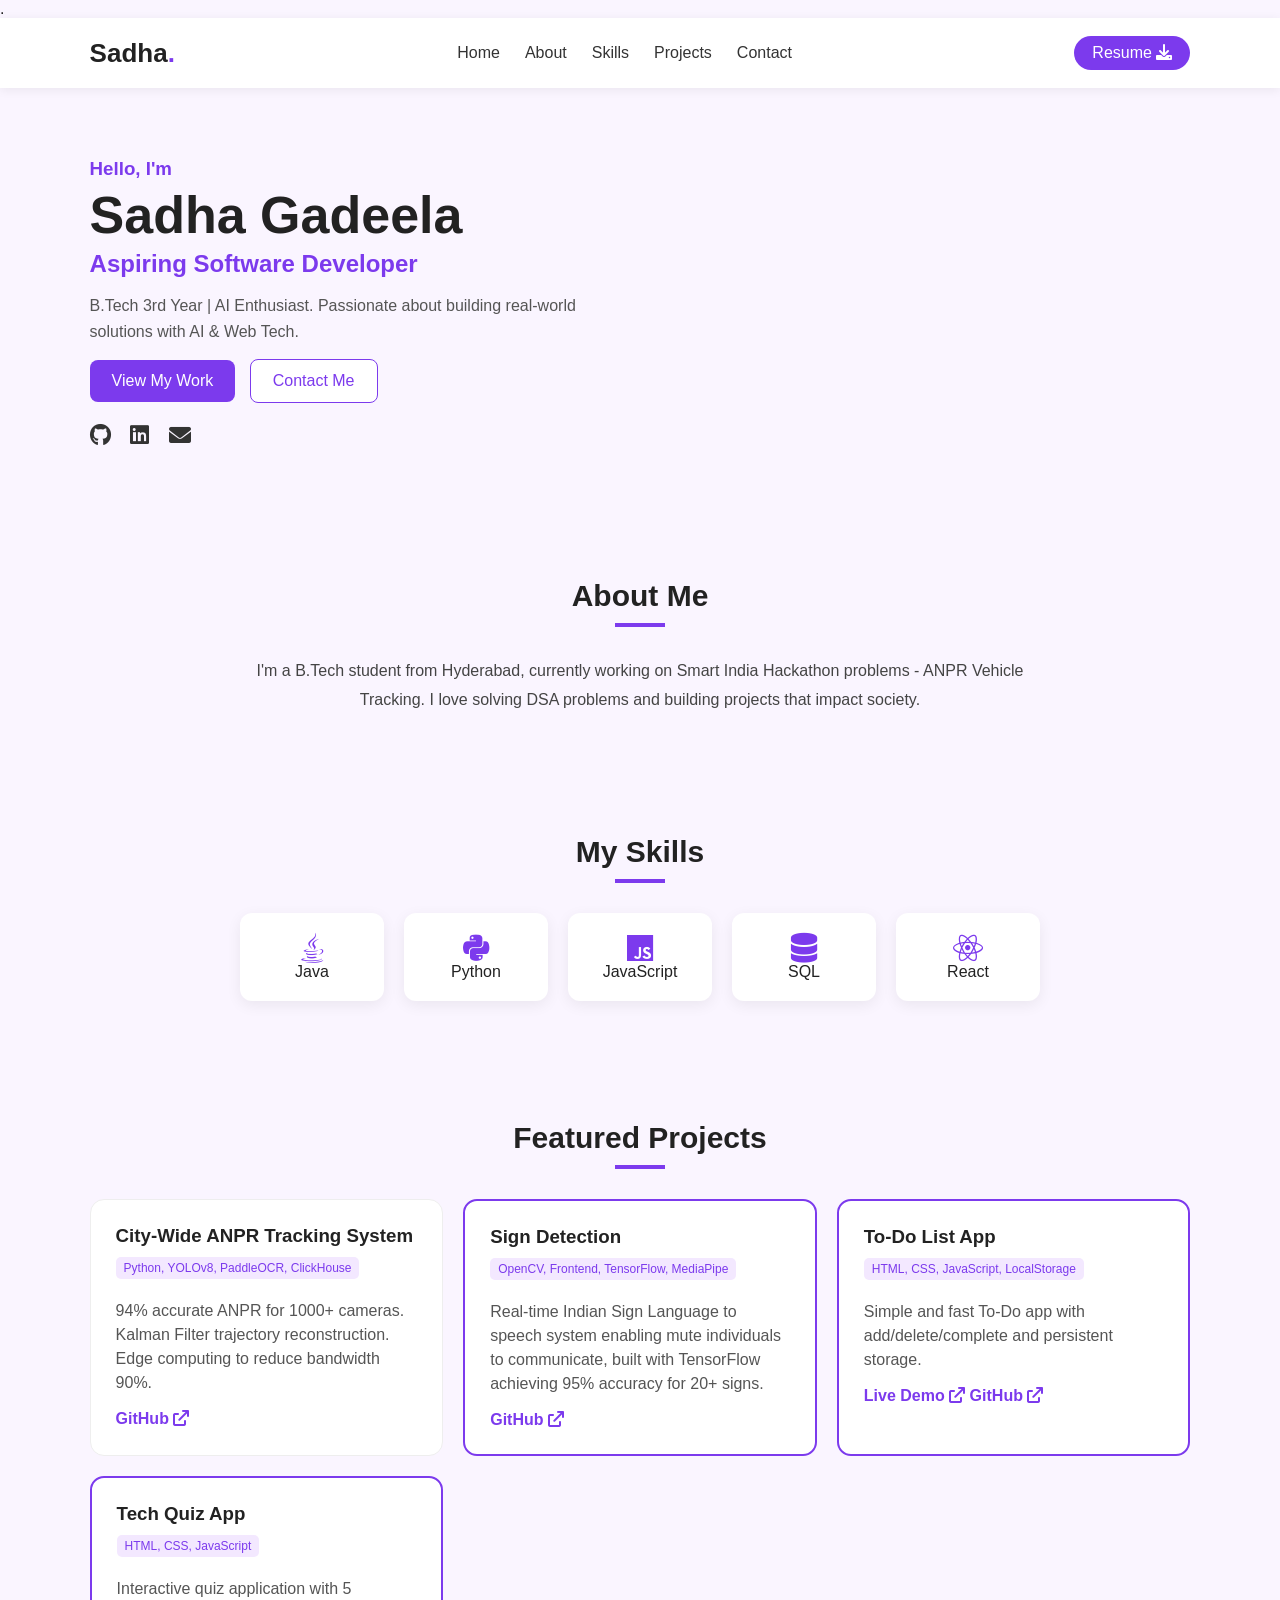
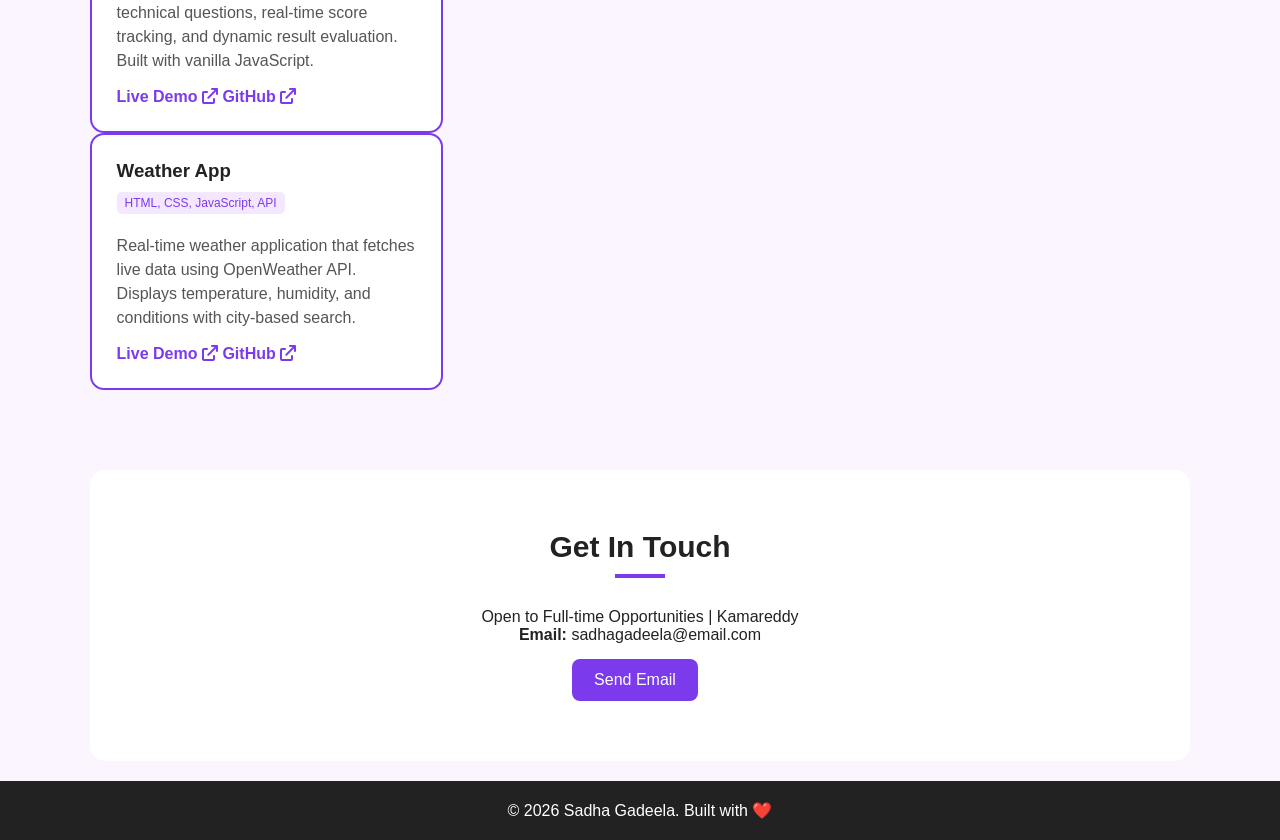
==== index.html @ 705fb13d "Update index.html" ====
<!DOCTYPE html>
<html lang="en">
<head>
    <meta charset="UTF-8">
    <meta name="viewport" content="width=device-width, initial-scale=1.0">
    <title>Sadha | Portfolio</title>
    <link rel="stylesheet" href="style.css">
    <link rel="stylesheet" href="https://cdnjs.cloudflare.com/ajax/libs/font-awesome/6.0.0/css/all.min.css">
.</head>
<body>
    <!-- NAVBAR -->
    <nav>
        <h2 class="logo">Sadha<span>.</span></h2>
        <ul>
            <li><a href="#home">Home</a></li>
            <li><a href="#about">About</a></li>
            <li><a href="#skills">Skills</a></li>
            <li><a href="#projects">Projects</a></li>
            <li><a href="#contact">Contact</a></li>
        </ul>
        <a href="#" class="resume-btn">Resume <i class="fa-solid fa-download"></i></a>
    </nav>

    <!-- HERO like Sadha -->
    <section id="home" class="hero">
        <div class="hero-left">
            <h3>Hello, I'm</h3>
            <h1>Sadha Gadeela</h1>
            <h2>Aspiring Software Developer</h2>
            <p>B.Tech 3rd Year | AI Enthusiast. Passionate about building real-world solutions with AI & Web Tech.</p>
            <div class="hero-btns">
                <a href="#projects" class="btn">View My Work</a>
                <a href="#contact" class="btn outline">Contact Me</a>
            </div>
            <div class="social">
                <a href="https://github.com/sadhagadeela"><i class="fab fa-github"></i></a>
                <a href="https://linkedin.com/sadhagadeela"><i class="fab fa-linkedin"></i></a>
                <a href="mailto:sadhagadeela@email.com"><i class="fa-solid fa-envelope"></i></a>
            </div>
        </div>
    </section>

    <!-- ABOUT -->
    <section id="about" class="section">
        <h2 class="sec-title">About Me</h2>
        <p class="about-text">I'm a B.Tech student from Hyderabad, currently working on Smart India Hackathon problems - ANPR Vehicle Tracking. I love solving DSA problems and building projects that impact society.</p>
    </section>

    <!-- SKILLS -->
    <section id="skills" class="section">
        <h2 class="sec-title">My Skills</h2>
        <div class="skills-grid">
            <div class="skill"><i class="fab fa-java"></i><p>Java</p></div>
            <div class="skill"><i class="fab fa-python"></i><p>Python</p></div>
            <div class="skill"><i class="fab fa-js"></i><p>JavaScript</p></div>
            <div class="skill"><i class="fa-solid fa-database"></i><p>SQL</p></div>
            <div class="skill"><i class="fab fa-react"></i><p>React</p></div>
        </div>
    </section>

    <!-- PROJECTS -->
    <section id="projects" class="section">
        <h2 class="sec-title">Featured Projects</h2>
        <div class="project-grid">
            <div class="p-card">
                <h3>City-Wide ANPR Tracking System</h3>
                <span>Python, YOLOv8, PaddleOCR, ClickHouse</span>
                <p>94% accurate ANPR for 1000+ cameras. Kalman Filter trajectory reconstruction. Edge computing to reduce bandwidth 90%.</p>
                <a href="#">GitHub <i class="fa-solid fa-arrow-up-right-from-square"></i></a>
            </div>
            <div class="p-card highlight">
                <h3>Sign Detection</h3>
                <span>OpenCV, Frontend, TensorFlow, MediaPipe </span>
                <p>Real-time Indian Sign Language to speech system enabling mute individuals to communicate, built with TensorFlow achieving 95% accuracy for 20+ signs.</p>
                <a href="#">GitHub <i class="fa-solid fa-arrow-up-right-from-square"></i></a>
            </div>
                <div class="p-card highlight">
        <h3>To-Do List App</h3>
        <span>HTML, CSS, JavaScript, LocalStorage</span>
        <p>Simple and fast To-Do app with add/delete/complete and persistent storage.</p>
        <a href="./todo/" target="_blank">Live Demo <i class="fa-solid fa-arrow-up-right-from-square"></i></a>
        <a href="https://github.com/sadhagadeela/myportfolio/tree/main/todo" target="_blank">GitHub <i class="fa-solid fa-arrow-up-right-from-square"></i></a>
    </div>
            <div class="project-card">
<div class="p-card highlight">
<h3>Tech Quiz App</h3>
<span>HTML, CSS, JavaScript</span>
<p>Interactive quiz application with 5 technical questions, real-time score tracking, and dynamic result evaluation. Built with vanilla JavaScript.</p>
<a href="./quiz/" target="_blank">Live Demo <i class="fa-solid fa-arrow-up-right-from-square"></i></a>
<a href="https://github.com/sadhagadeela/myportfolio/tree/main/quiz" target="_blank">GitHub <i class="fa-solid fa-arrow-up-right-from-square"></i></a>
</div>
                <div class="p-card highlight">
<h3>Weather App</h3>
<span>HTML, CSS, JavaScript, API</span>
<p>Real-time weather application that fetches live data using OpenWeather API. Displays temperature, humidity, and conditions with city-based search.</p>
<a href="./weather/" target="_blank">Live Demo <i class="fa-solid fa-arrow-up-right-from-square"></i></a>
<a href="https://github.com/sadhagadeela/myportfolio/tree/main/weather" target="_blank">GitHub <i class="fa-solid fa-arrow-up-right-from-square"></i></a>
</div>
    </section>

    <!-- CONTACT -->
    <section id="contact" class="section contact">
        <h2 class="sec-title">Get In Touch</h2>
        <p>Open to Full-time Opportunities | Kamareddy</p>
        <p><b>Email:</b> sadhagadeela@email.com</p>
        <a href="mailto:sadhagadeela@email.com" class="btn">Send Email</a>
    </section>

    <footer>© 2026 Sadha Gadeela. Built with ❤️</footer>
</body>
</html>
---- style.css ----
*{margin:0;padding:0;box-sizing:border-box;font-family:'Segoe UI',sans-serif;scroll-behavior:smooth}
body{background:#faf5ff;color:#222}
nav{display:flex;justify-content:space-between;align-items:center;padding:18px 7%;background:white;position:sticky;top:0;box-shadow:0 2px 10px #0001;z-index:10}
.logo{font-size:26px}.logo span{color:#7c3aed}
nav ul{display:flex;list-style:none;gap:25px}
nav ul a{text-decoration:none;color:#333;font-weight:500}
.resume-btn{background:#7c3aed;color:white;padding:8px 18px;border-radius:20px;text-decoration:none}
.hero{display:flex;justify-content:space-between;align-items:center;padding:70px 7%;flex-wrap:wrap}
.hero-left{flex:1;min-width:300px}.hero-left h3{color:#7c3aed}.hero-left h1{font-size:52px;margin:5px 0}.hero-left h2{color:#7c3aed;margin-bottom:15px}
.hero-left p{color:#555;line-height:1.6;max-width:500px}
.btn{background:#7c3aed;color:white;padding:12px 22px;border-radius:8px;text-decoration:none;display:inline-block;margin:15px 10px 0 0}
.btn.outline{background:white;color:#7c3aed;border:1px solid #7c3aed}
.social{margin-top:20px}.social a{font-size:22px;margin-right:15px;color:#333}
.hero-right{flex:1;display:flex;justify-content:center}
.img-box{width:320px;height:320px;border-radius:30% 70% 70% 30% / 30% 30% 70% 70%;background:#e9d5ff;overflow:hidden;border:4px solid #7c3aed}
.img-box img{width:100%;height:100%;object-fit:cover}
.section{padding:60px 7%}.sec-title{font-size:30px;text-align:center;margin-bottom:30px;color:#222}
.sec-title::after{content:'';display:block;width:50px;height:4px;background:#7c3aed;margin:10px auto}
.about-text{text-align:center;max-width:800px;margin:auto;line-height:1.8;color:#444}
.skills-grid{display:grid;grid-template-columns:repeat(auto-fit,minmax(120px,1fr));gap:20px;max-width:800px;margin:auto}
.skill{background:white;padding:20px;border-radius:12px;text-align:center;box-shadow:0 4px 15px #0001}
.skill i{font-size:30px;color:#7c3aed}
.project-grid{display:grid;grid-template-columns:repeat(auto-fit,minmax(300px,1fr));gap:20px}
.p-card{background:white;padding:25px;border-radius:14px;border:1px solid #eee;transition:0.3s}
.p-card:hover{transform:translateY(-5px);box-shadow:0 10px 20px #0001}
.p-card.highlight{border:2px solid #7c3aed}
.p-card span{font-size:12px;background:#f3e8ff;color:#7c3aed;padding:4px 8px;border-radius:5px;display:inline-block;margin:10px 0}
.p-card p{color:#555;margin:10px 0 15px;line-height:1.5}
.p-card a{color:#7c3aed;text-decoration:none;font-weight:600}
.contact{text-align:center;background:white;margin:20px 7%;border-radius:15px}
footer{text-align:center;padding:20px;background:#222;color:white}
@media(max-width:768px){.hero{flex-direction:column-reverse;text-align:center}.hero-left p{margin:auto}nav ul{display:none}}
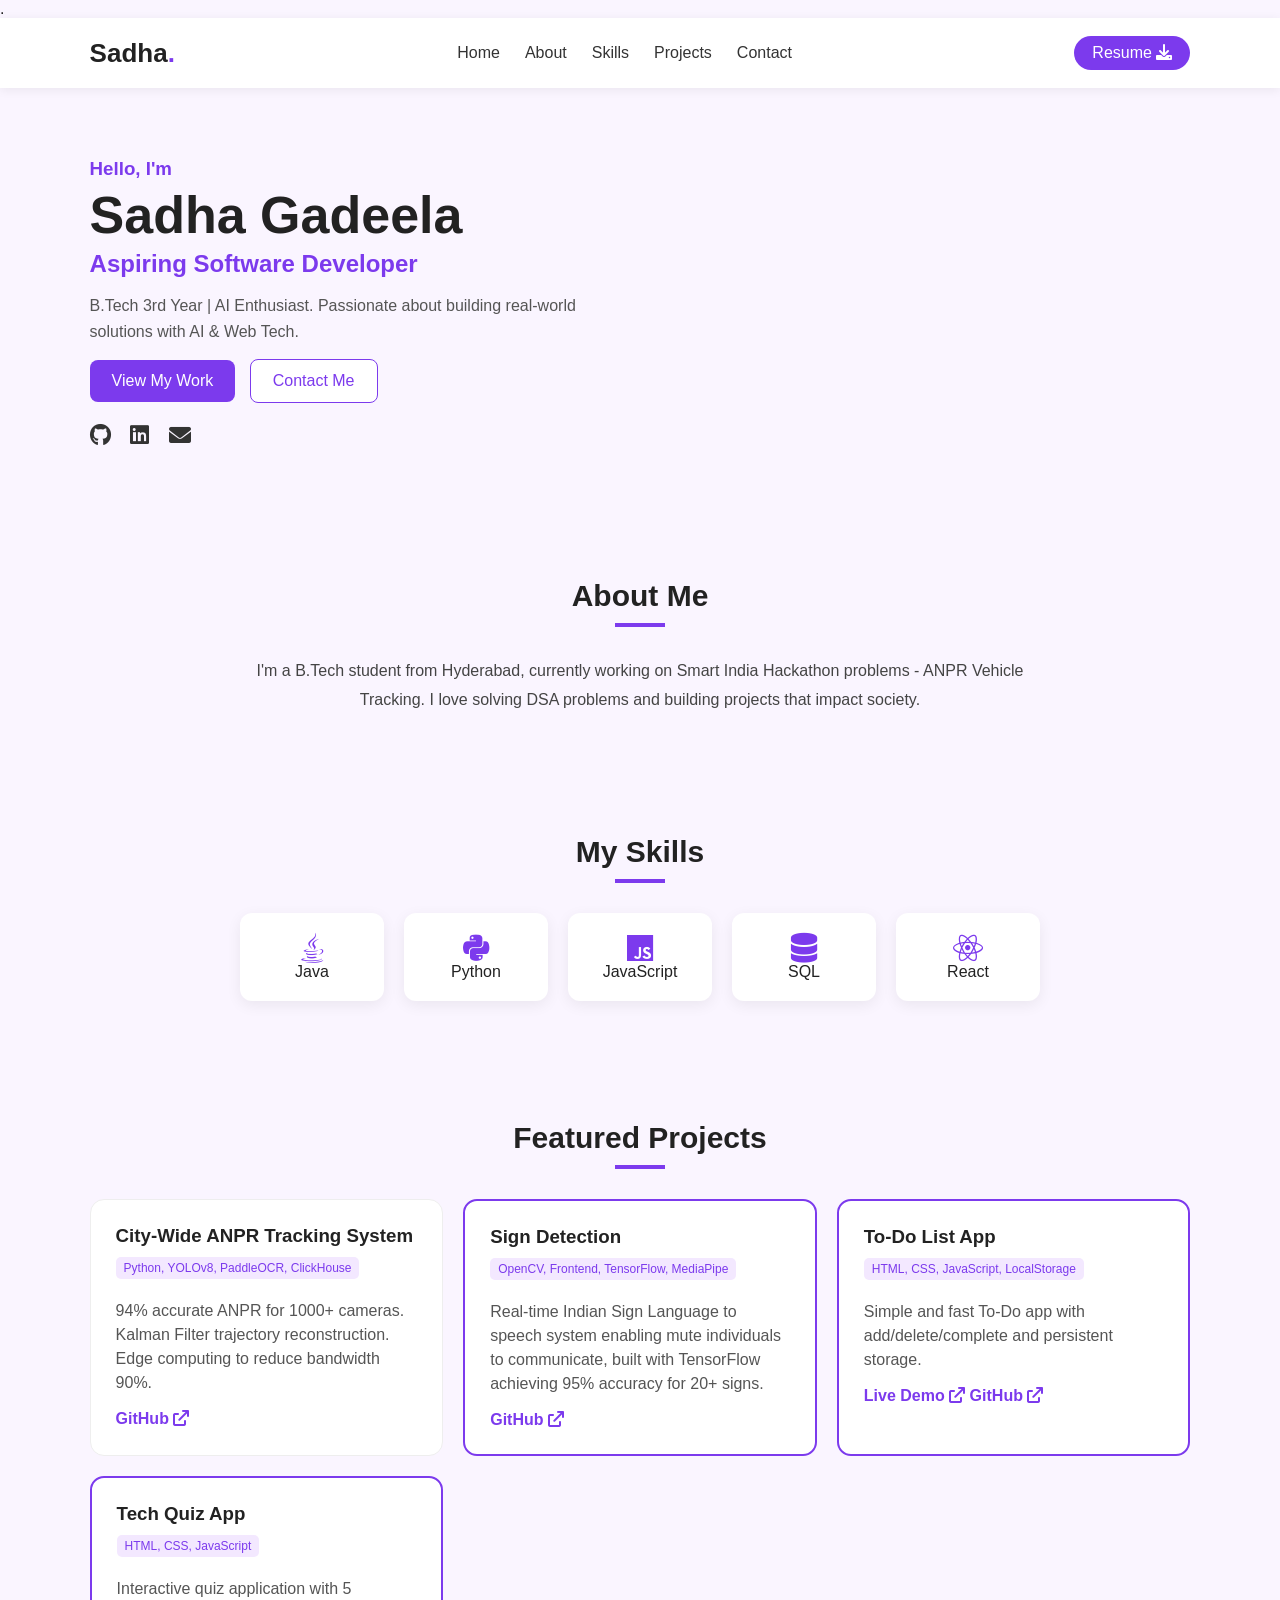
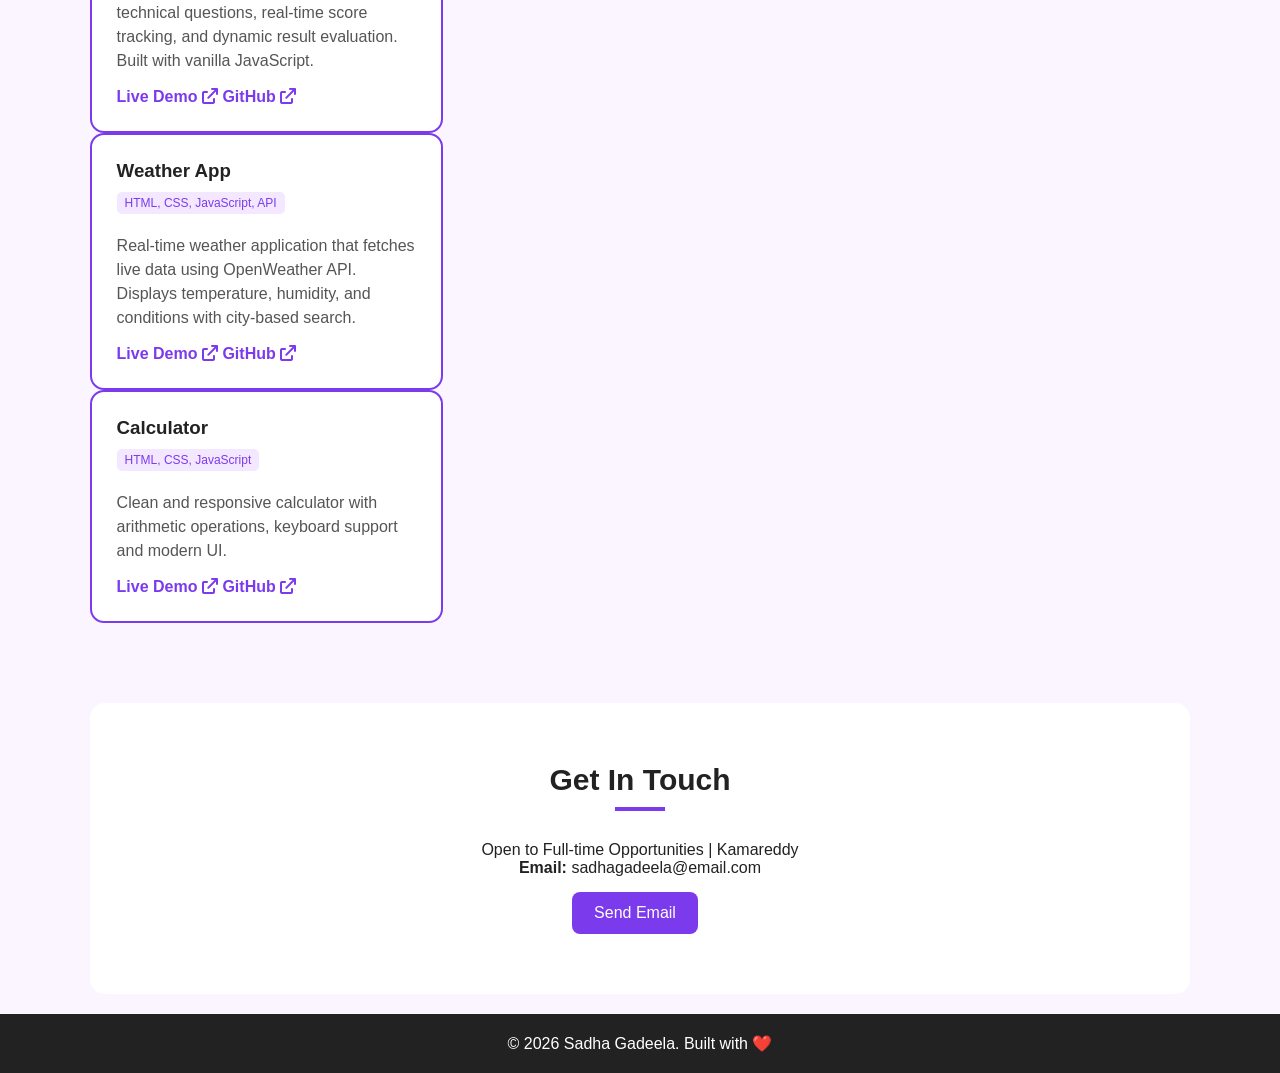
==== commit f3363b4d: "Update index.html" ====
--- a/index.html
+++ b/index.html
@@ -96,6 +96,13 @@
 <a href="./weather/" target="_blank">Live Demo <i class="fa-solid fa-arrow-up-right-from-square"></i></a>
 <a href="https://github.com/sadhagadeela/myportfolio/tree/main/weather" target="_blank">GitHub <i class="fa-solid fa-arrow-up-right-from-square"></i></a>
 </div>
+                <div class="p-card highlight">
+<h3>Calculator</h3>
+<span>HTML, CSS, JavaScript</span>
+<p>Clean and responsive calculator with arithmetic operations, keyboard support and modern UI.</p>
+<a href="./calculator/" target="_blank">Live Demo <i class="fa-solid fa-arrow-up-right-from-square"></i></a>
+<a href="https://github.com/sadhagadeela/myportfolio/tree/main/calculator" target="_blank">GitHub <i class="fa-solid fa-arrow-up-right-from-square"></i></a>
+</div>
     </section>
 
     <!-- CONTACT -->
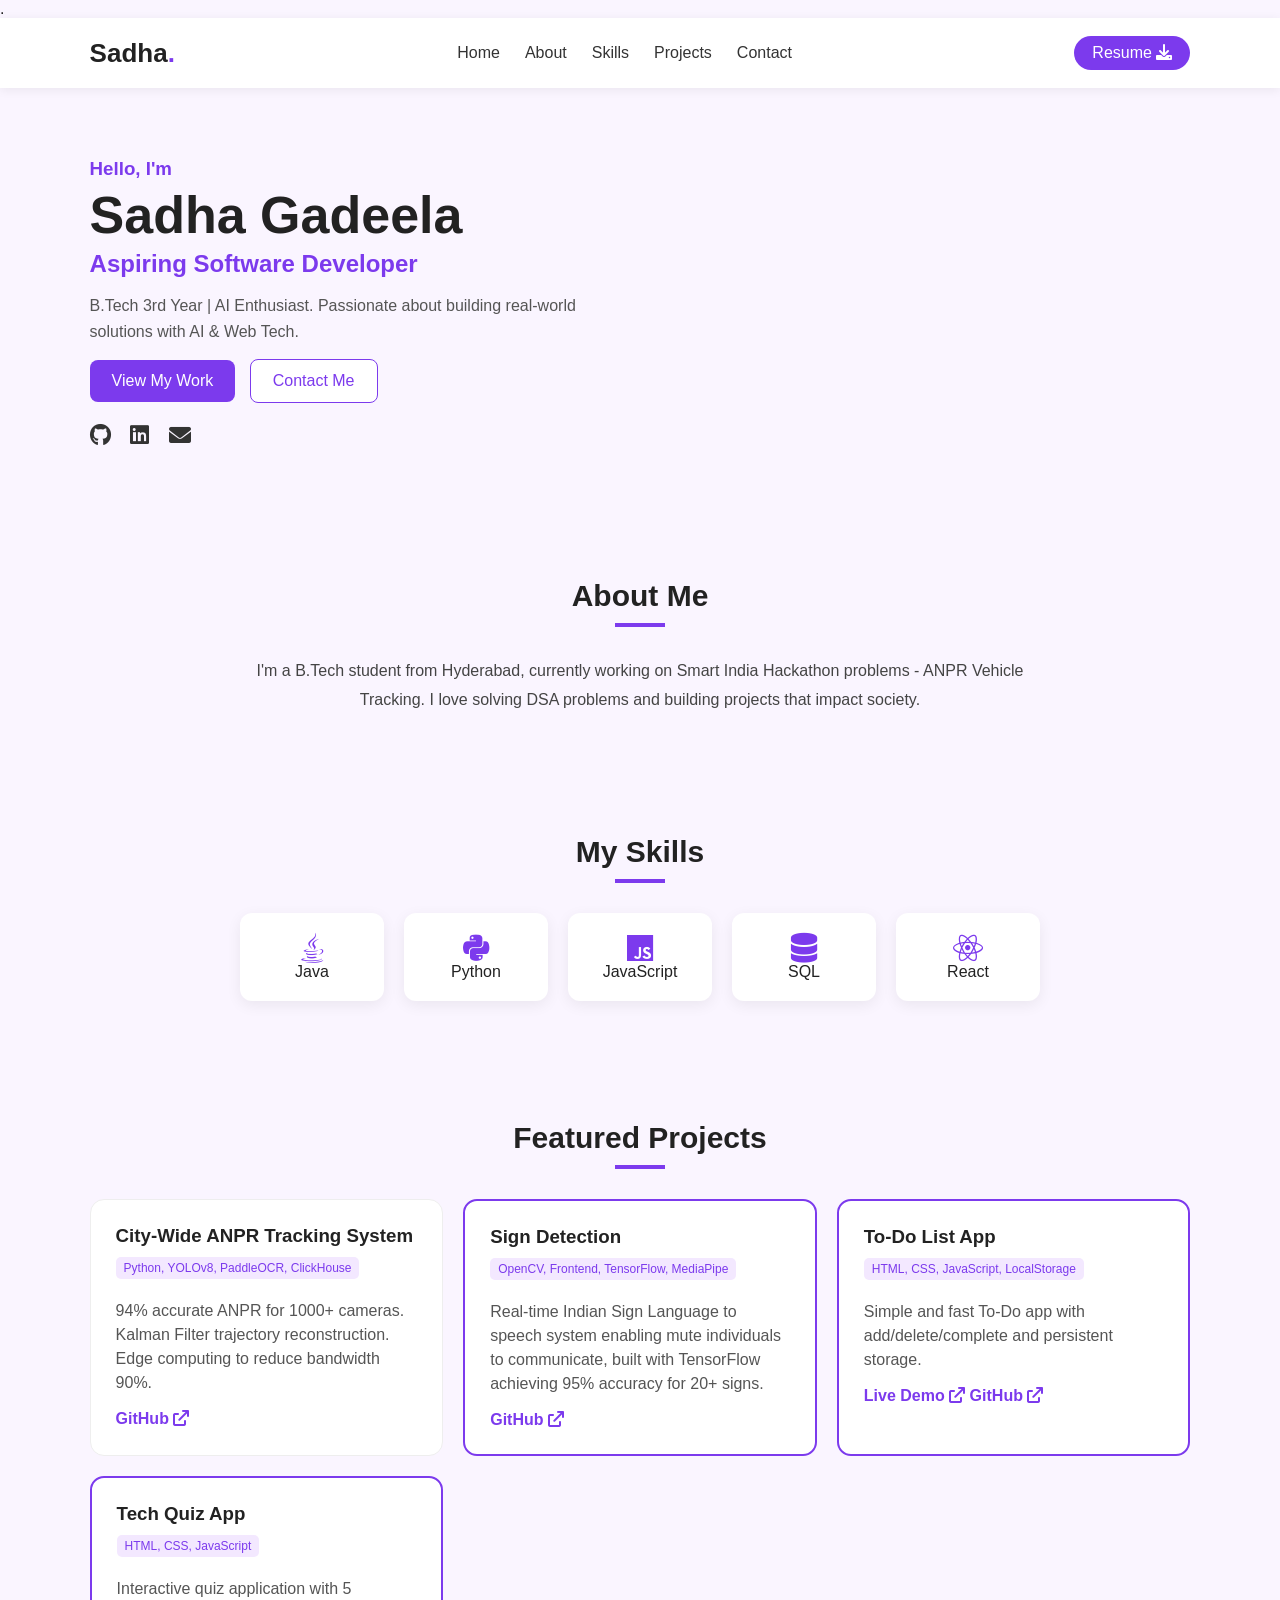
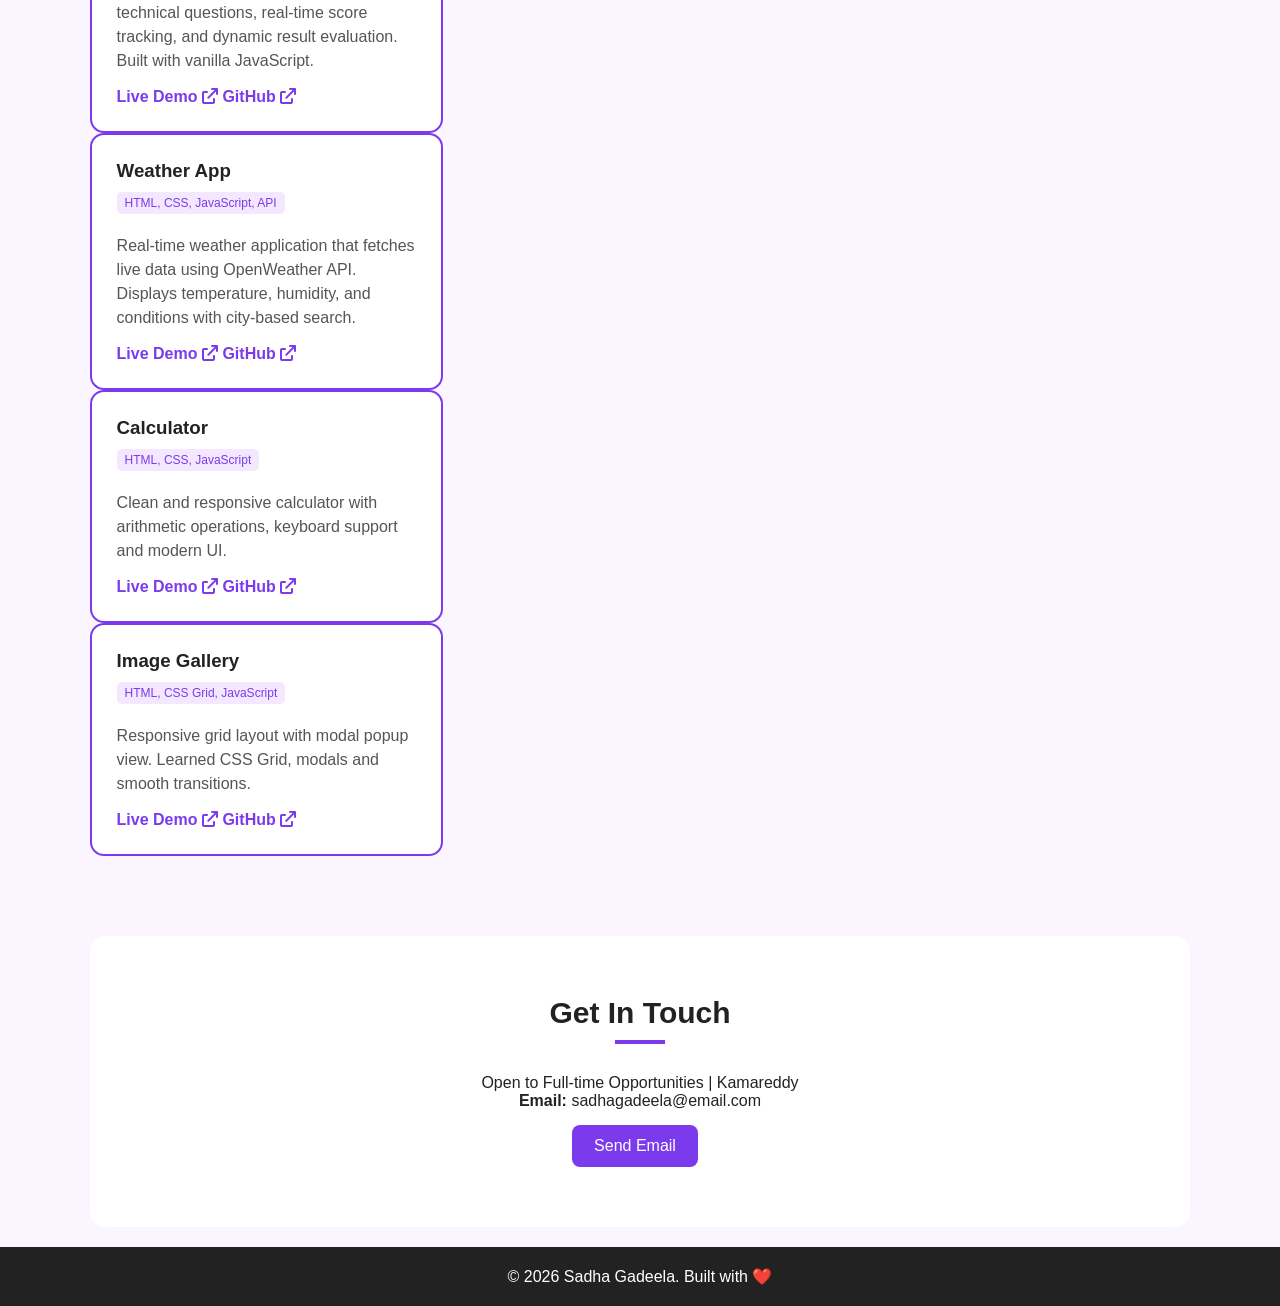
==== commit bed00896: "Update index.html" ====
--- a/index.html
+++ b/index.html
@@ -103,6 +103,13 @@
 <a href="./calculator/" target="_blank">Live Demo <i class="fa-solid fa-arrow-up-right-from-square"></i></a>
 <a href="https://github.com/sadhagadeela/myportfolio/tree/main/calculator" target="_blank">GitHub <i class="fa-solid fa-arrow-up-right-from-square"></i></a>
 </div>
+                <div class="p-card highlight">
+<h3>Image Gallery</h3>
+<span>HTML, CSS Grid, JavaScript</span>
+<p>Responsive grid layout with modal popup view. Learned CSS Grid, modals and smooth transitions.</p>
+<a href="./image-gallery/" target="_blank">Live Demo <i class="fa-solid fa-arrow-up-right-from-square"></i></a>
+<a href="https://github.com/sadhagadeela/myportfolio/tree/main/image-gallery" target="_blank">GitHub <i class="fa-solid fa-arrow-up-right-from-square"></i></a>
+</div>
     </section>
 
     <!-- CONTACT -->
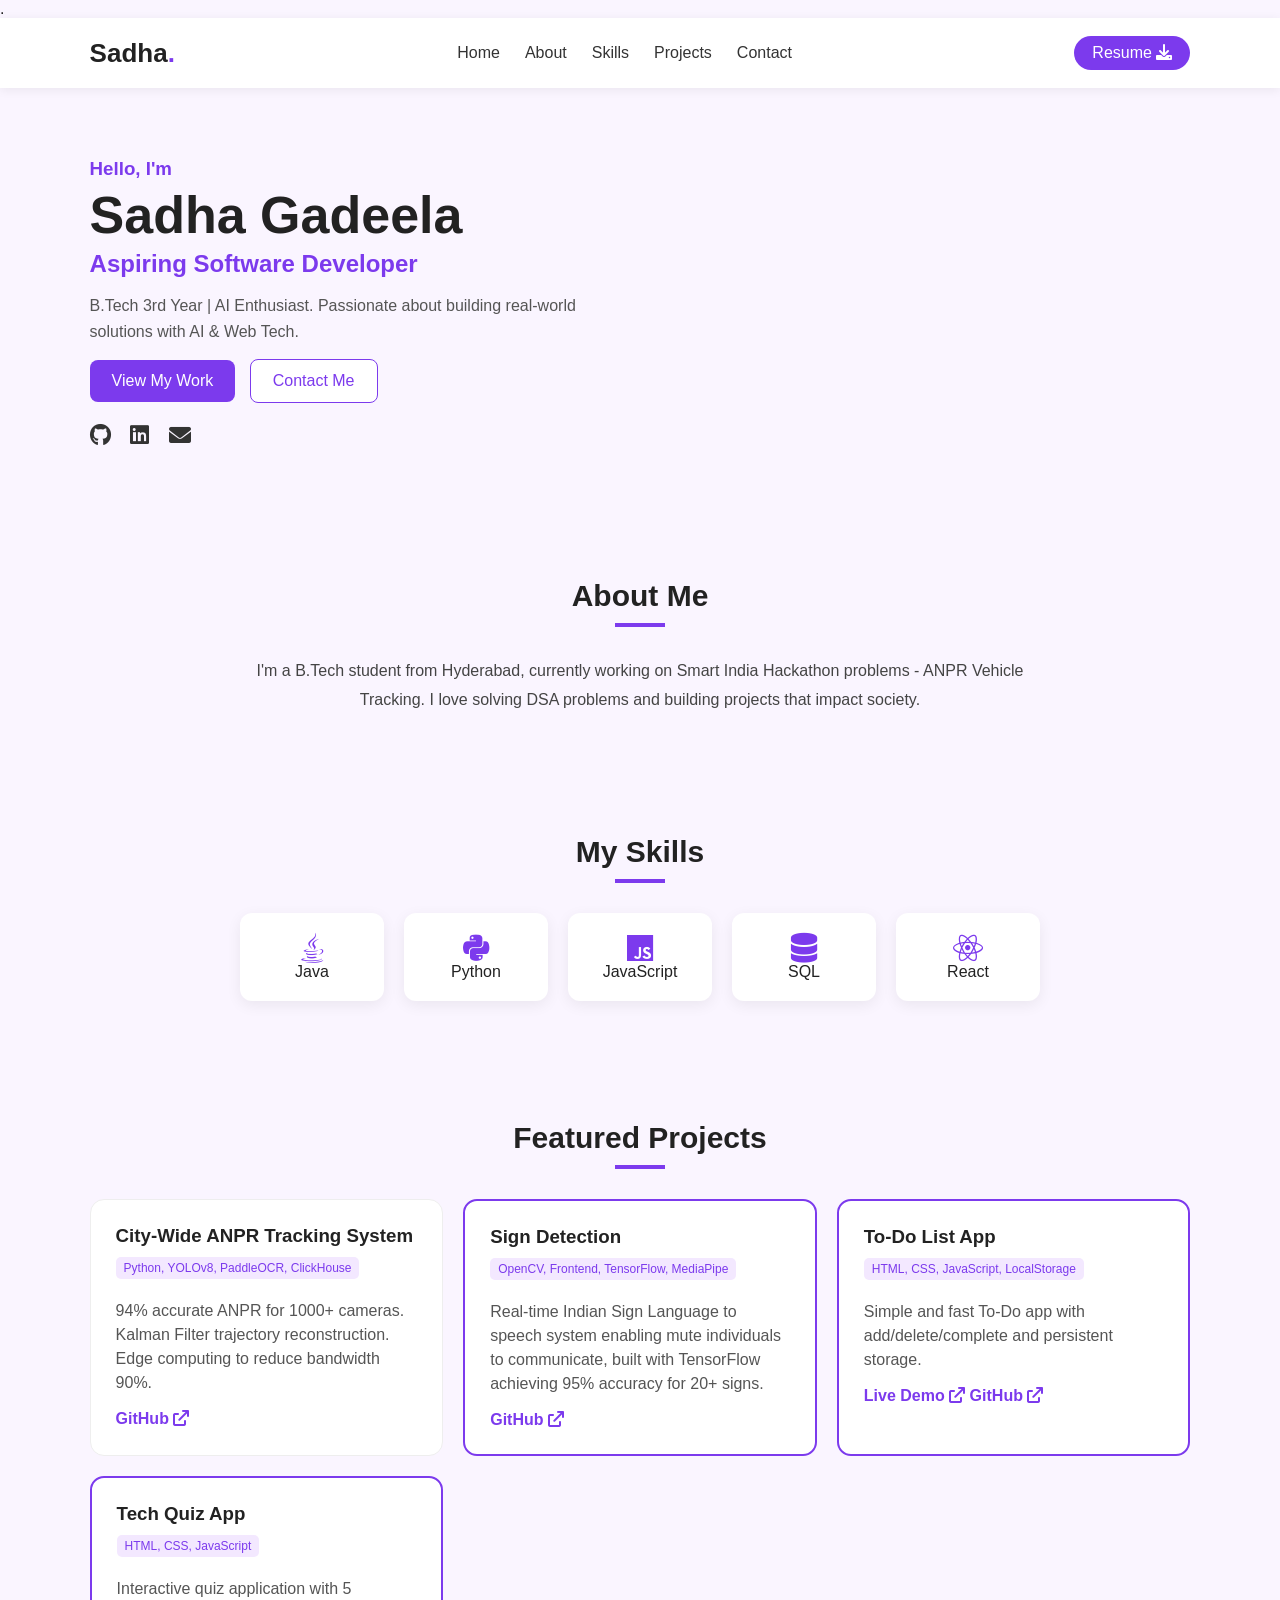
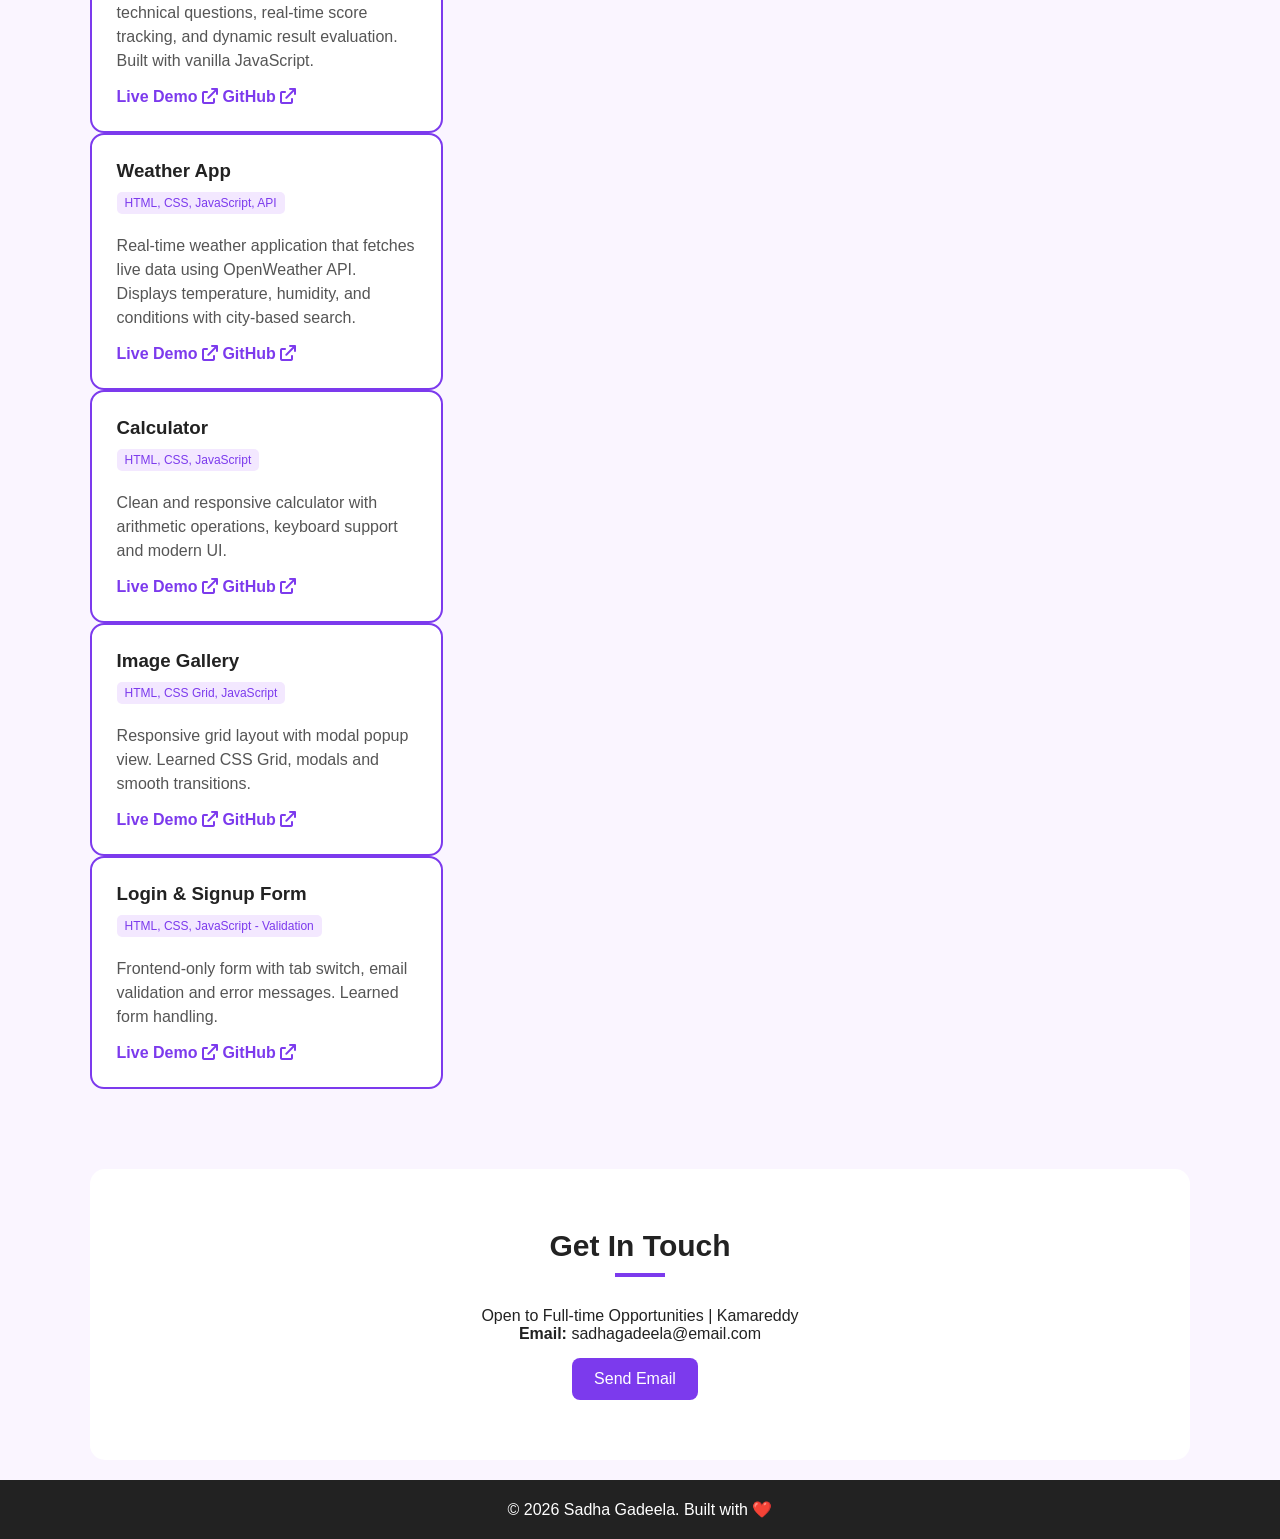
==== commit b57fa6c2: "Update index.html" ====
--- a/index.html
+++ b/index.html
@@ -110,6 +110,13 @@
 <a href="./image-gallery/" target="_blank">Live Demo <i class="fa-solid fa-arrow-up-right-from-square"></i></a>
 <a href="https://github.com/sadhagadeela/myportfolio/tree/main/image-gallery" target="_blank">GitHub <i class="fa-solid fa-arrow-up-right-from-square"></i></a>
 </div>
+                <div class="p-card highlight">
+<h3>Login & Signup Form</h3>
+<span>HTML, CSS, JavaScript - Validation</span>
+<p>Frontend-only form with tab switch, email validation and error messages. Learned form handling.</p>
+<a href="./login-form/" target="_blank">Live Demo <i class="fa-solid fa-arrow-up-right-from-square"></i></a>
+<a href="https://github.com/sadhagadeela/myportfolio/tree/main/login-form" target="_blank">GitHub <i class="fa-solid fa-arrow-up-right-from-square"></i></a>
+</div>
     </section>
 
     <!-- CONTACT -->
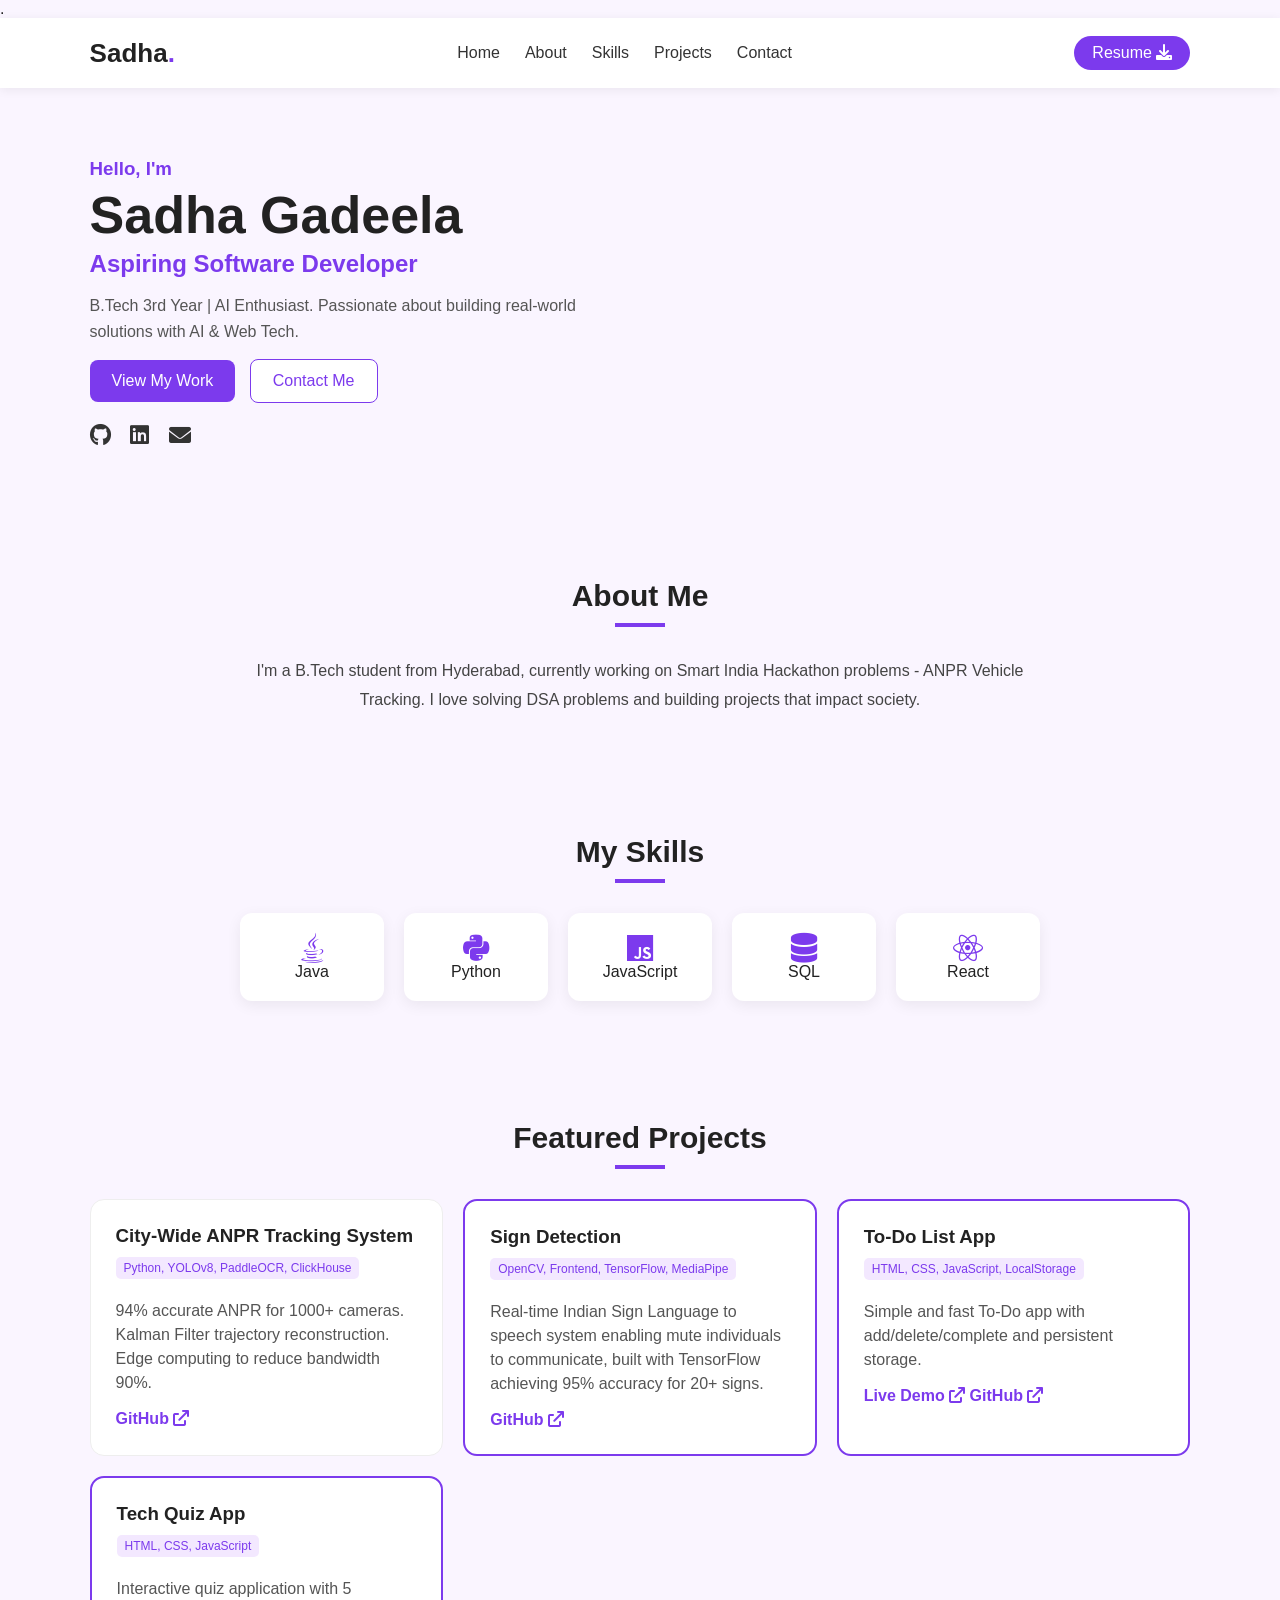
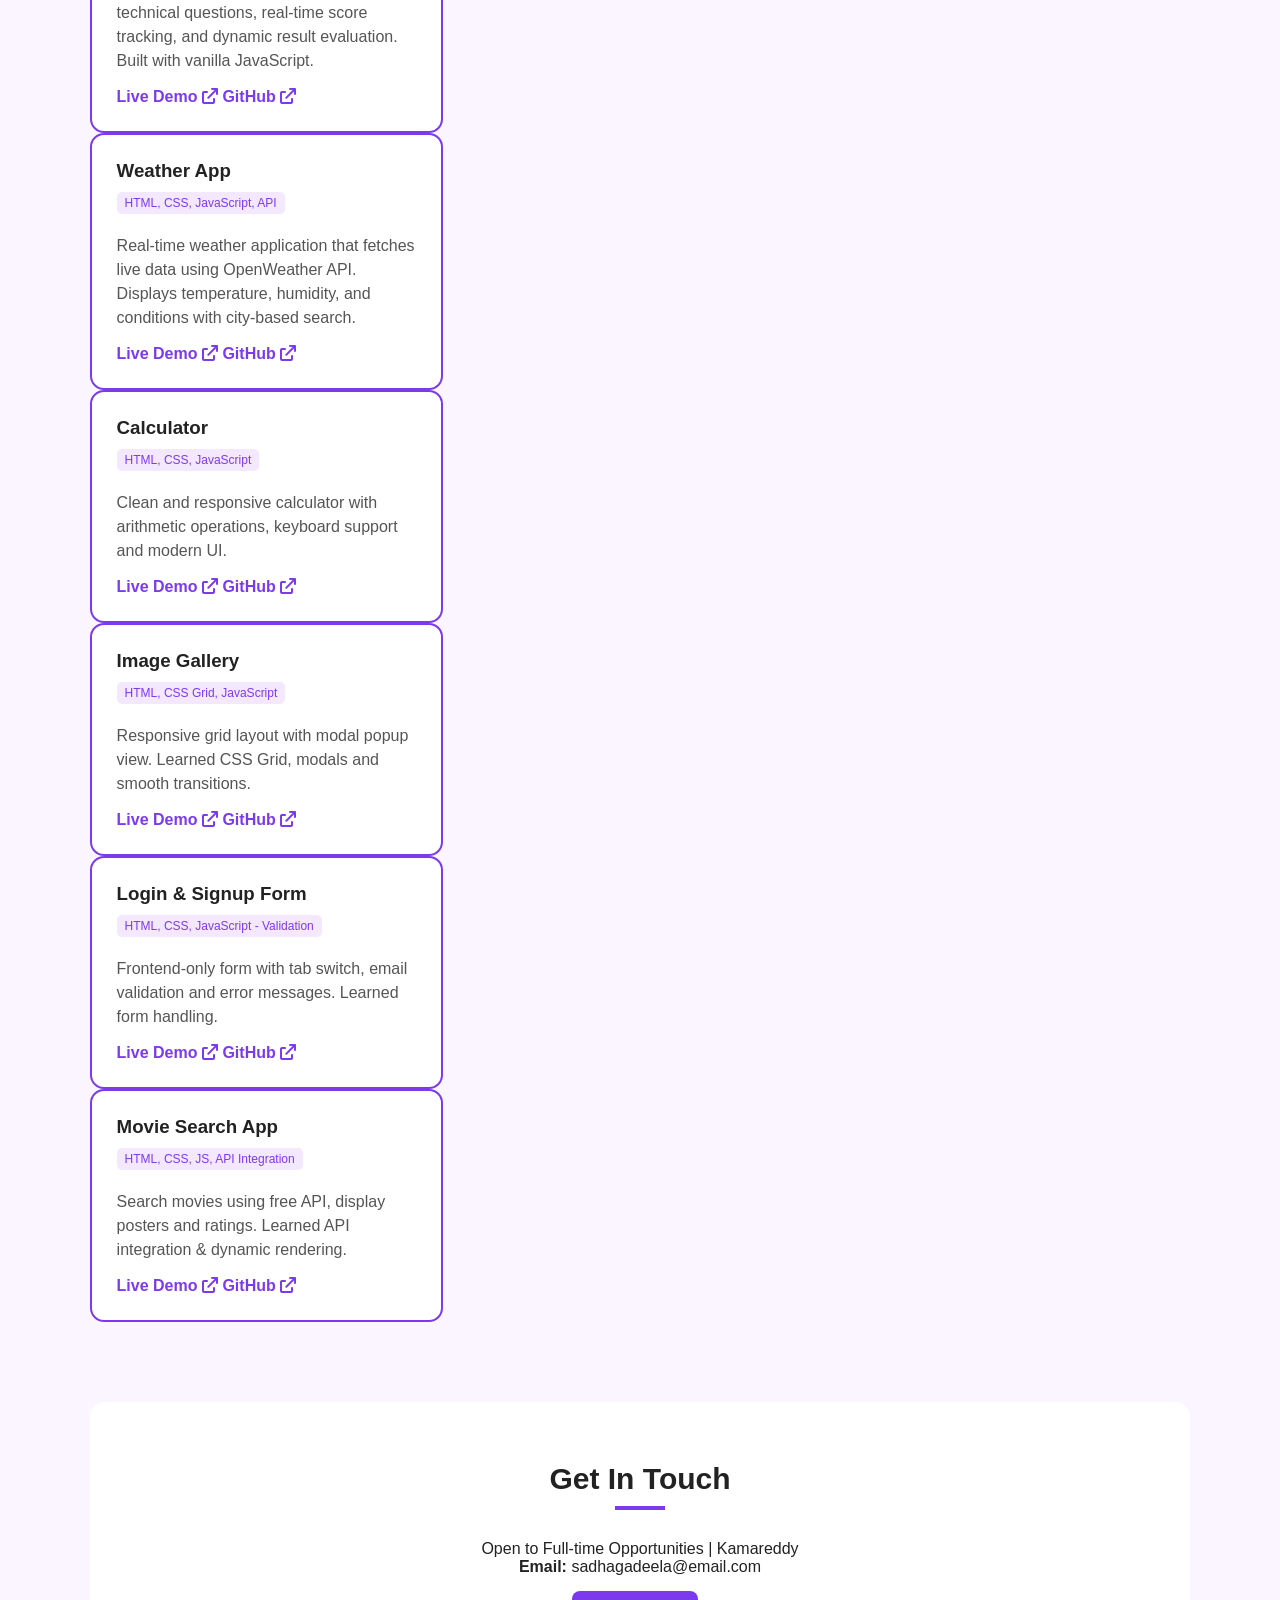
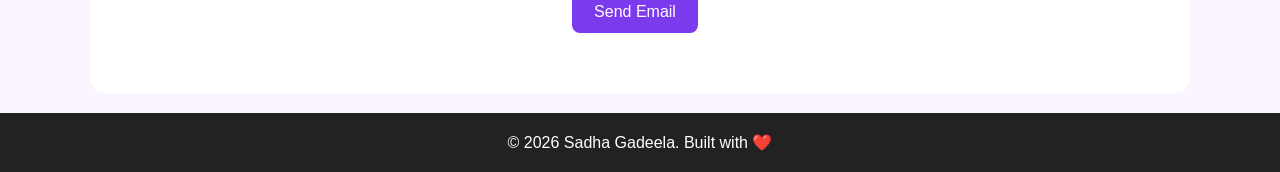
==== commit 36aa0c17: "Update index.html" ====
--- a/index.html
+++ b/index.html
@@ -117,6 +117,13 @@
 <a href="./login-form/" target="_blank">Live Demo <i class="fa-solid fa-arrow-up-right-from-square"></i></a>
 <a href="https://github.com/sadhagadeela/myportfolio/tree/main/login-form" target="_blank">GitHub <i class="fa-solid fa-arrow-up-right-from-square"></i></a>
 </div>
+                <div class="p-card highlight">
+<h3>Movie Search App</h3>
+<span>HTML, CSS, JS, API Integration</span>
+<p>Search movies using free API, display posters and ratings. Learned API integration & dynamic rendering.</p>
+<a href="./movie-app/" target="_blank">Live Demo <i class="fa-solid fa-arrow-up-right-from-square"></i></a>
+<a href="https://github.com/sadhagadeela/myportfolio/tree/main/movie-app" target="_blank">GitHub <i class="fa-solid fa-arrow-up-right-from-square"></i></a>
+</div>
     </section>
 
     <!-- CONTACT -->
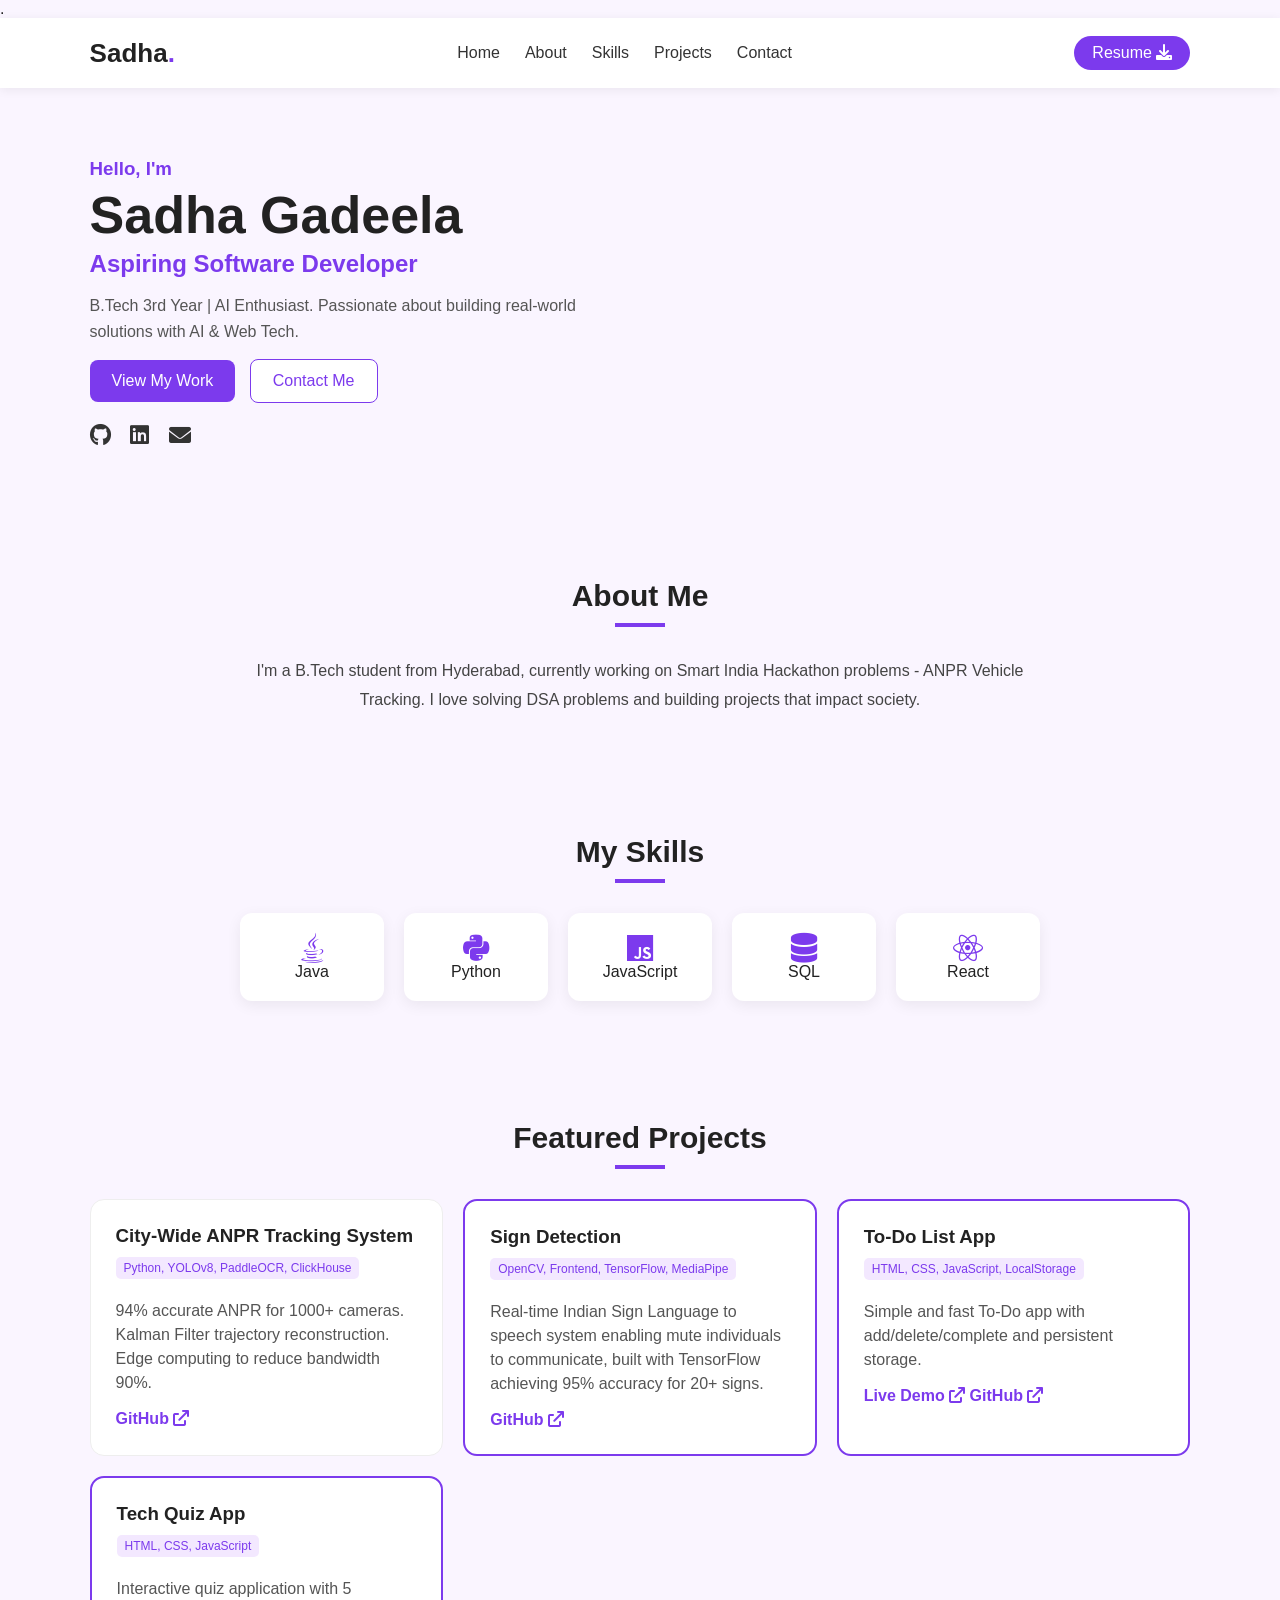
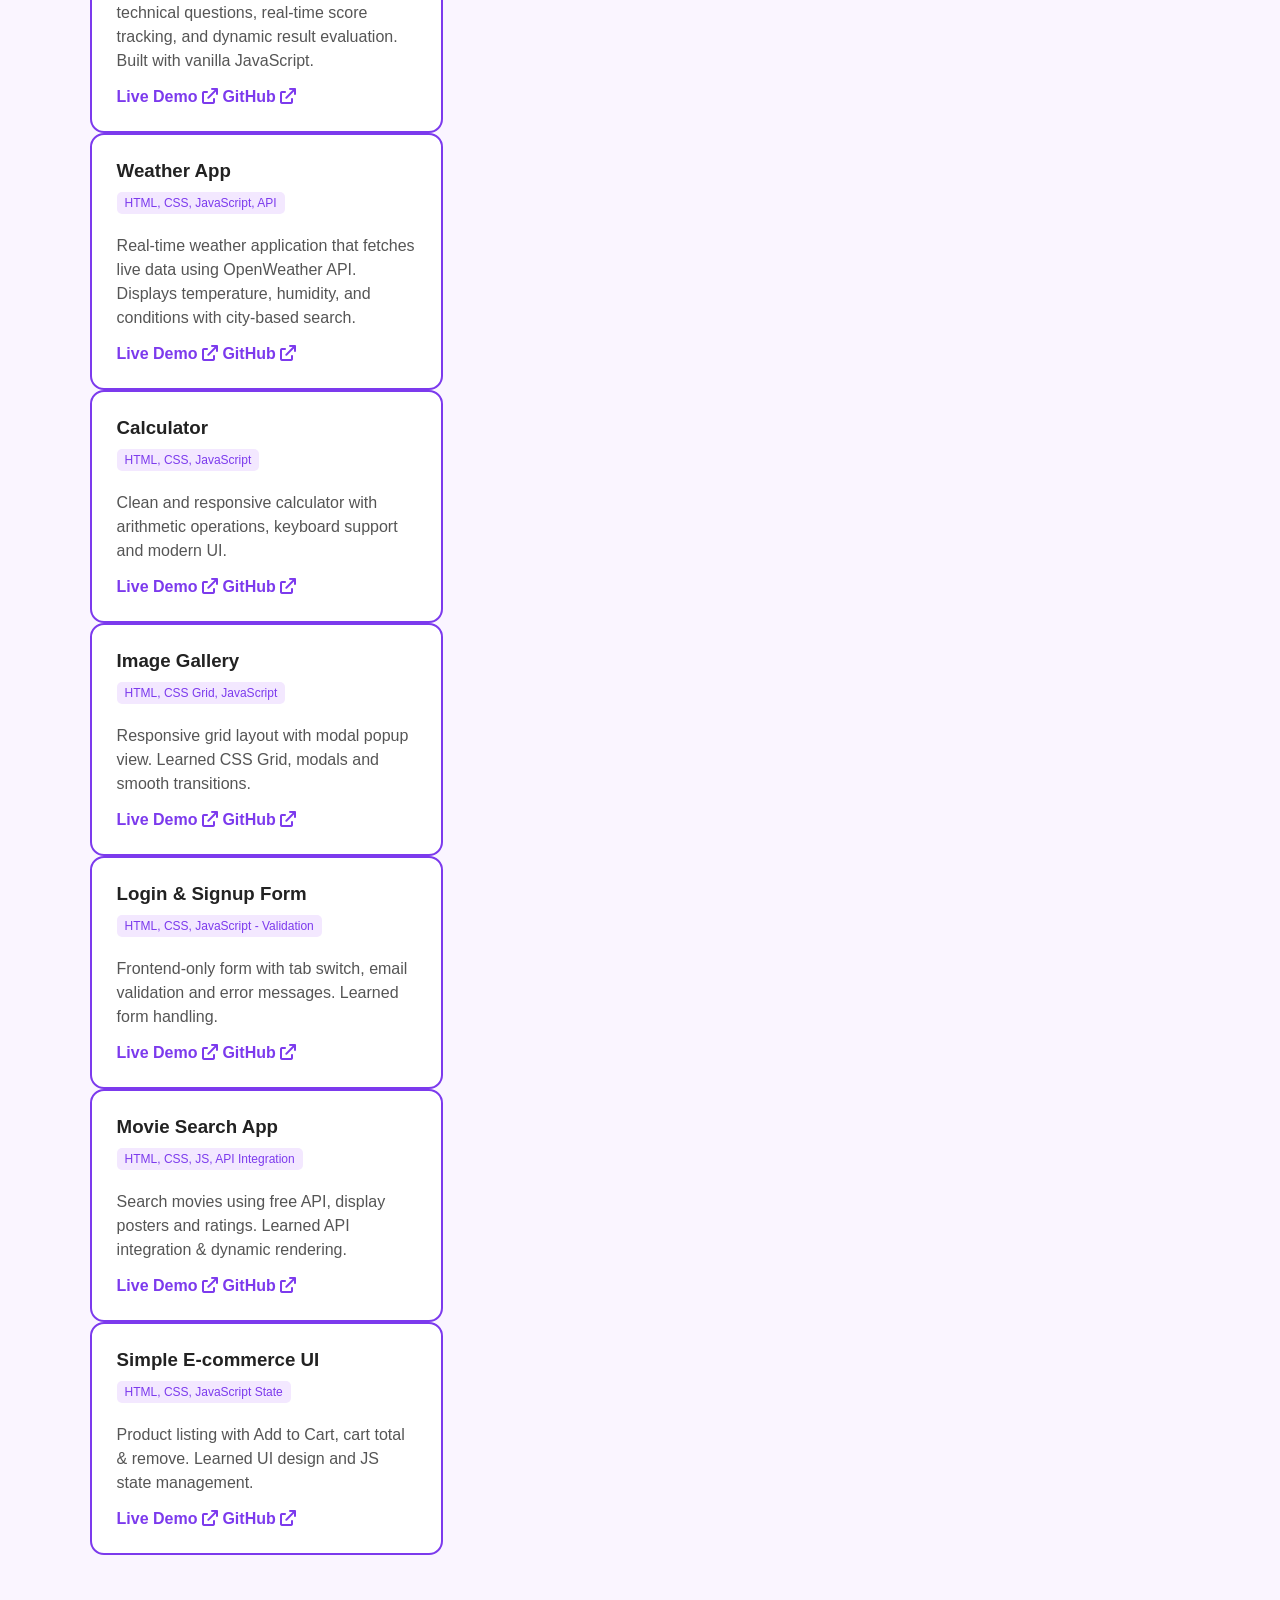
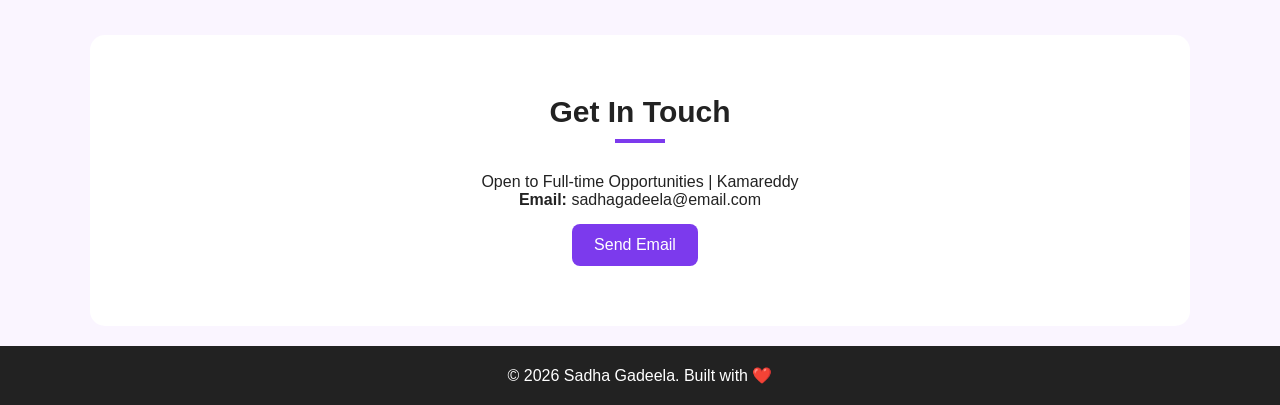
==== commit 1eac6982: "Update index.html" ====
--- a/index.html
+++ b/index.html
@@ -124,6 +124,13 @@
 <a href="./movie-app/" target="_blank">Live Demo <i class="fa-solid fa-arrow-up-right-from-square"></i></a>
 <a href="https://github.com/sadhagadeela/myportfolio/tree/main/movie-app" target="_blank">GitHub <i class="fa-solid fa-arrow-up-right-from-square"></i></a>
 </div>
+                <div class="p-card highlight">
+<h3>Simple E-commerce UI</h3>
+<span>HTML, CSS, JavaScript State</span>
+<p>Product listing with Add to Cart, cart total & remove. Learned UI design and JS state management.</p>
+<a href="./ecommerce/" target="_blank">Live Demo <i class="fa-solid fa-arrow-up-right-from-square"></i></a>
+<a href="https://github.com/sadhagadeela/myportfolio/tree/main/ecommerce" target="_blank">GitHub <i class="fa-solid fa-arrow-up-right-from-square"></i></a>
+</div>
     </section>
 
     <!-- CONTACT -->
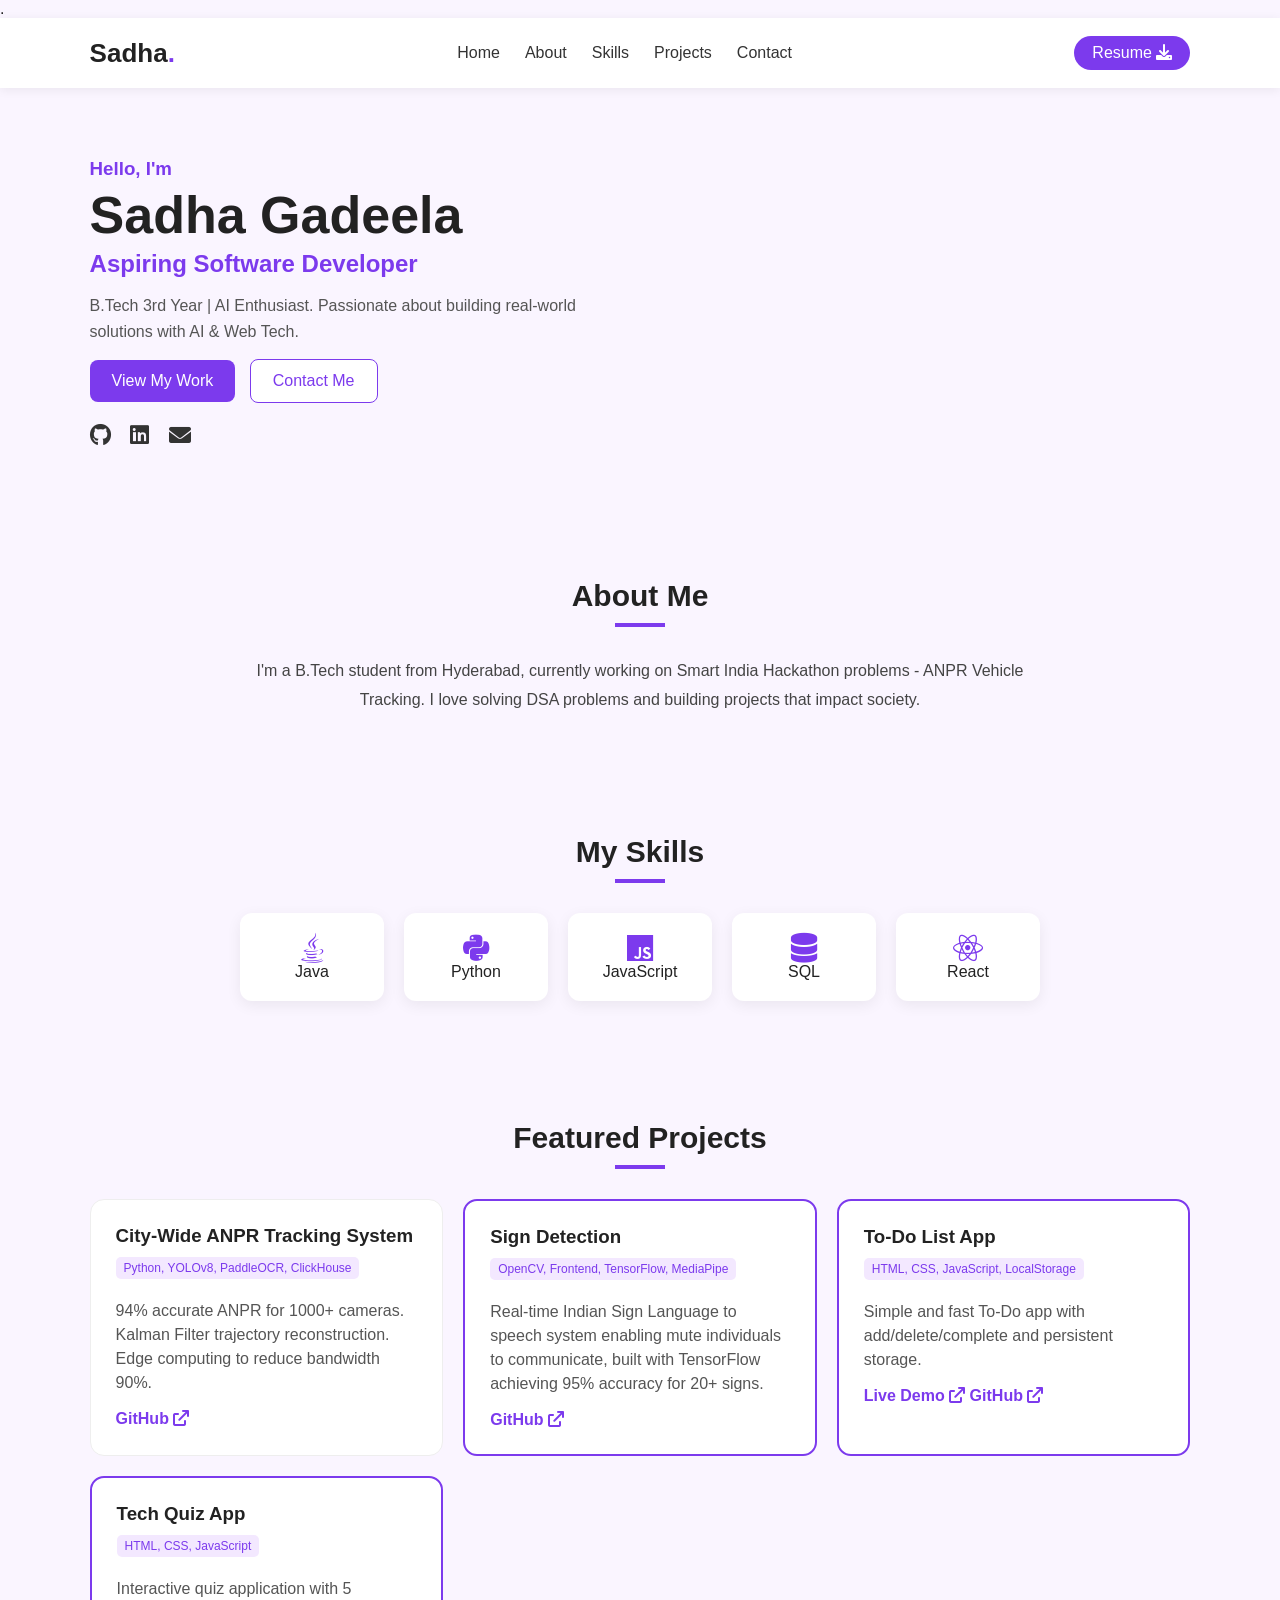
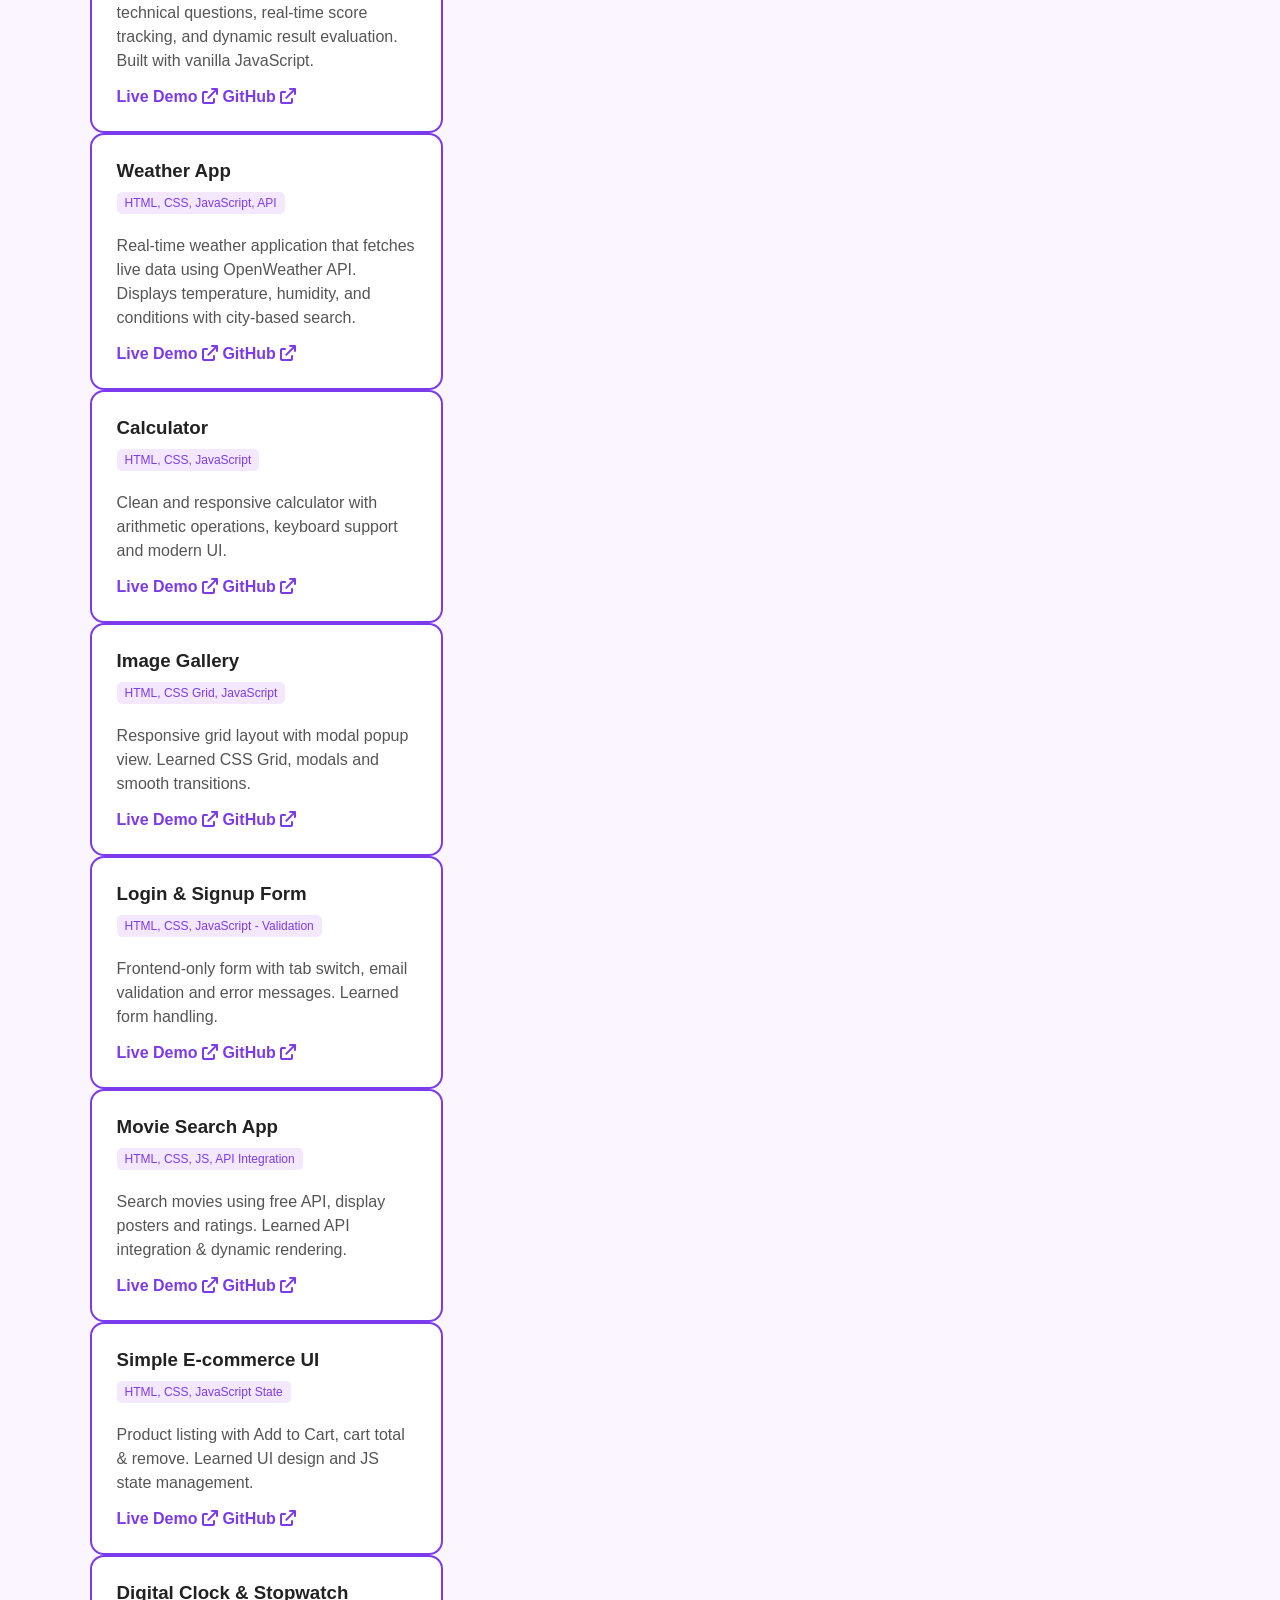
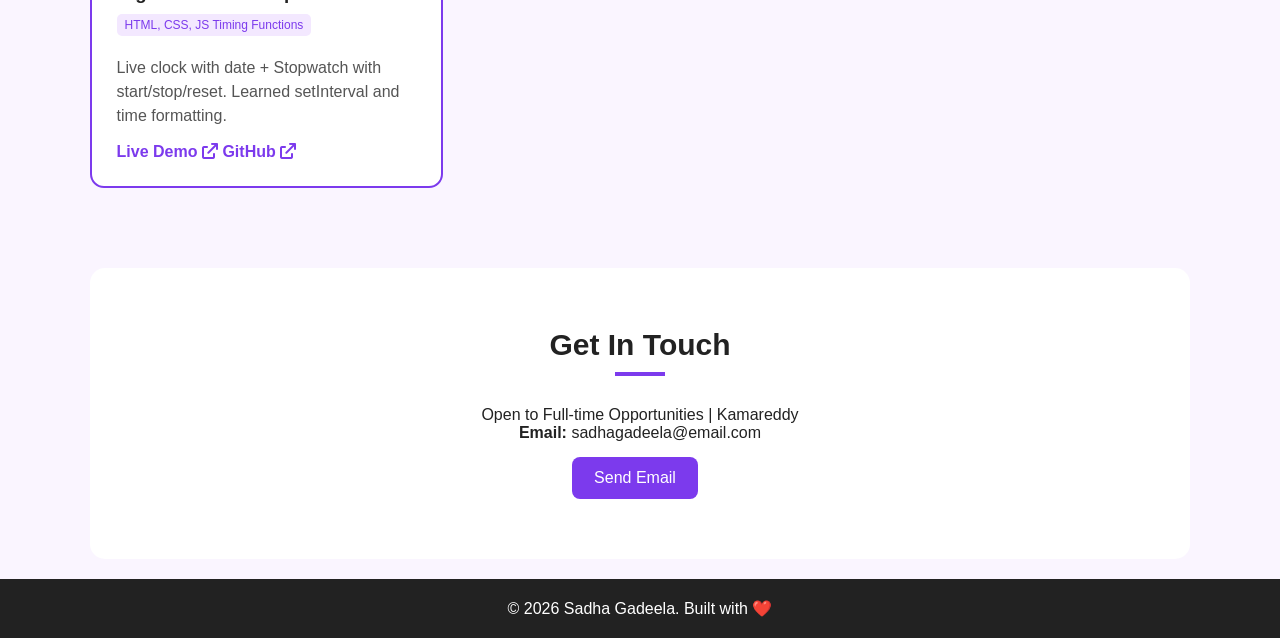
==== commit f1ec3e90: "Update index.html" ====
--- a/index.html
+++ b/index.html
@@ -131,6 +131,13 @@
 <a href="./ecommerce/" target="_blank">Live Demo <i class="fa-solid fa-arrow-up-right-from-square"></i></a>
 <a href="https://github.com/sadhagadeela/myportfolio/tree/main/ecommerce" target="_blank">GitHub <i class="fa-solid fa-arrow-up-right-from-square"></i></a>
 </div>
+                <div class="p-card highlight">
+<h3>Digital Clock & Stopwatch</h3>
+<span>HTML, CSS, JS Timing Functions</span>
+<p>Live clock with date + Stopwatch with start/stop/reset. Learned setInterval and time formatting.</p>
+<a href="./clock/" target="_blank">Live Demo <i class="fa-solid fa-arrow-up-right-from-square"></i></a>
+<a href="https://github.com/sadhagadeela/myportfolio/tree/main/clock" target="_blank">GitHub <i class="fa-solid fa-arrow-up-right-from-square"></i></a>
+</div>
     </section>
 
     <!-- CONTACT -->
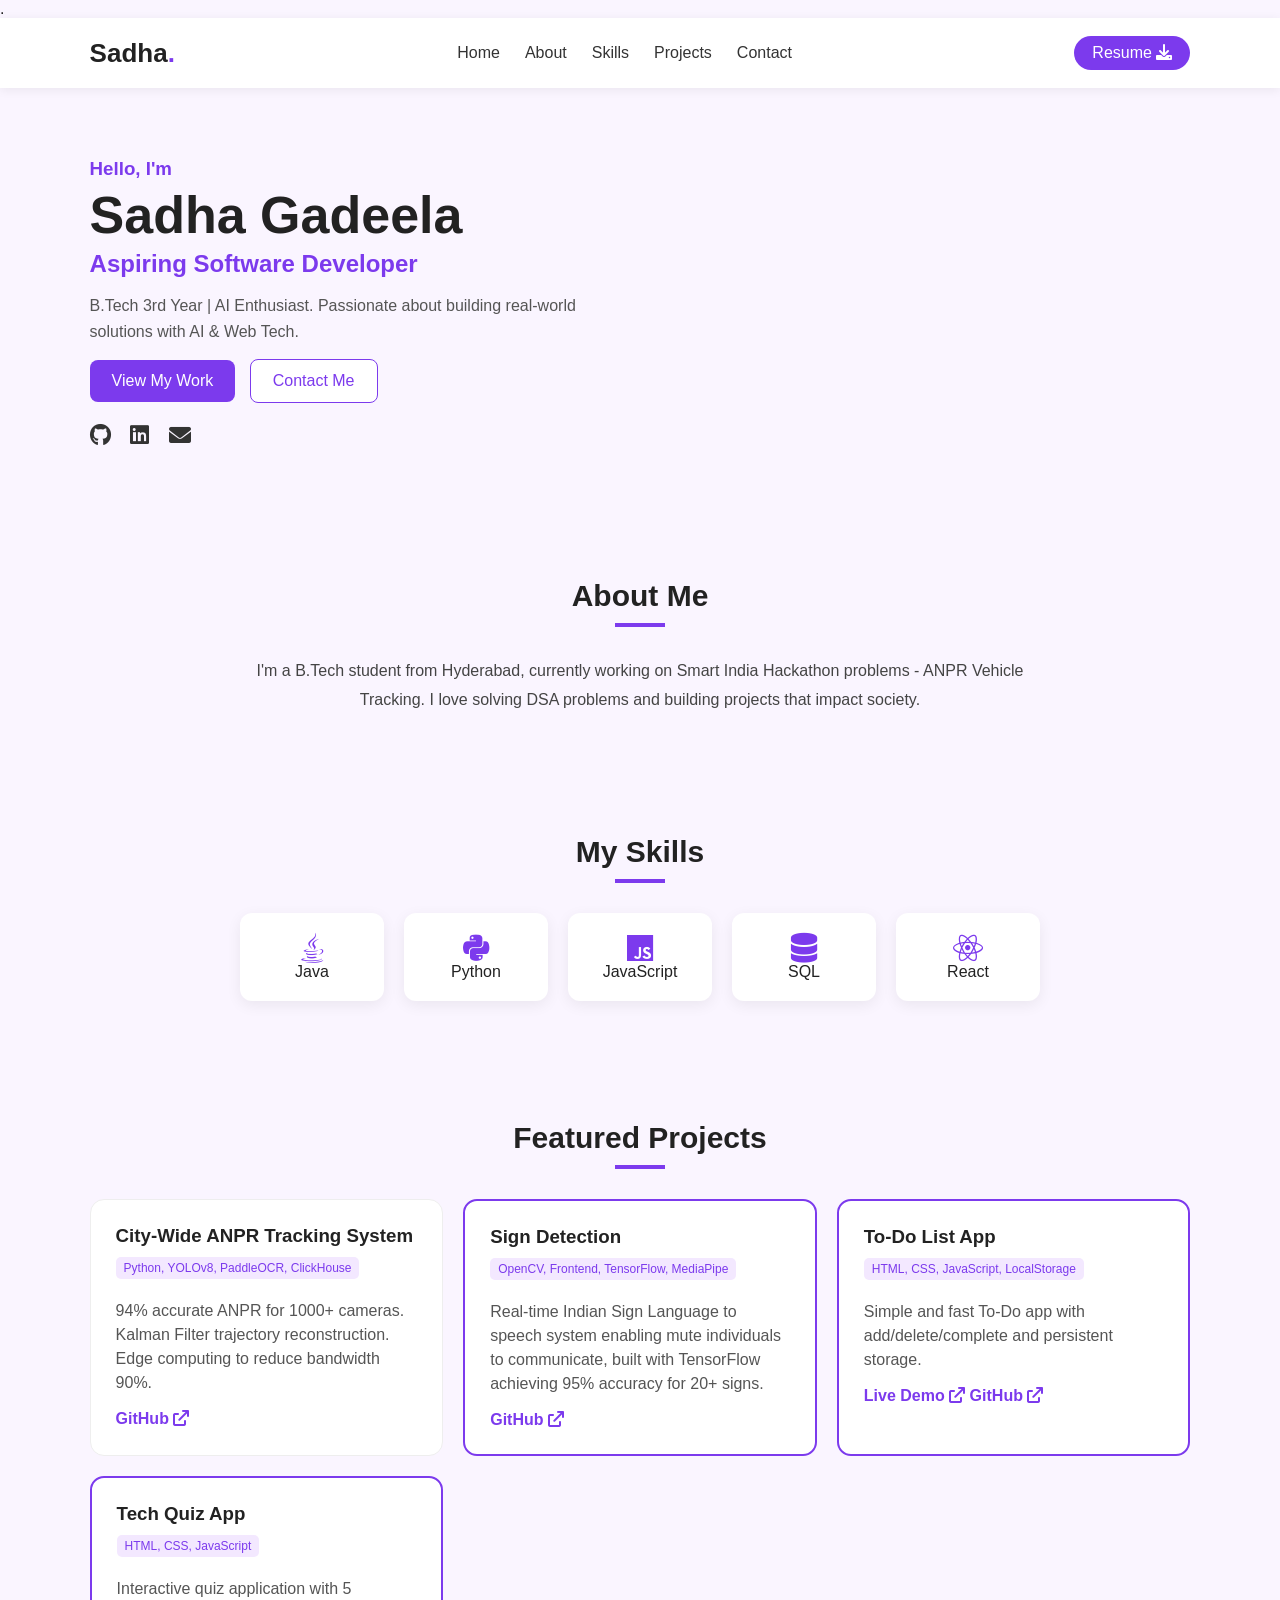
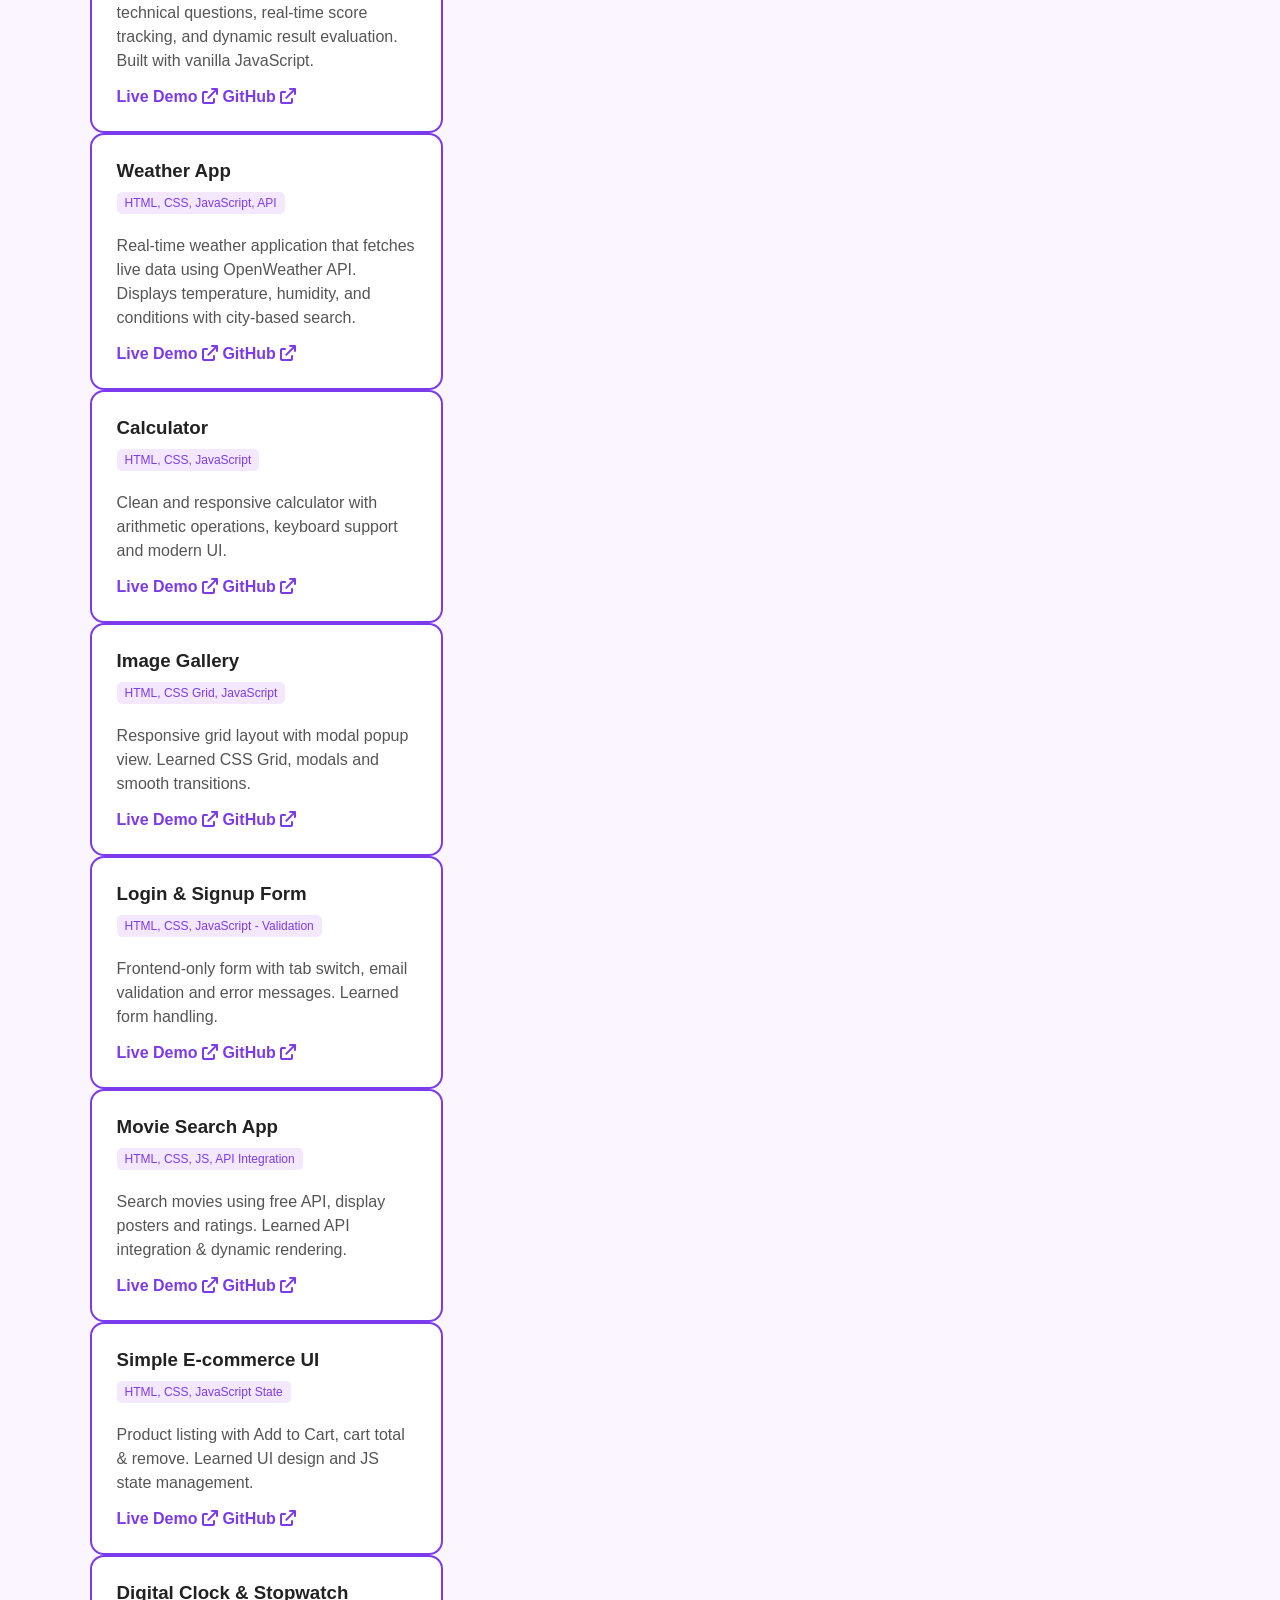
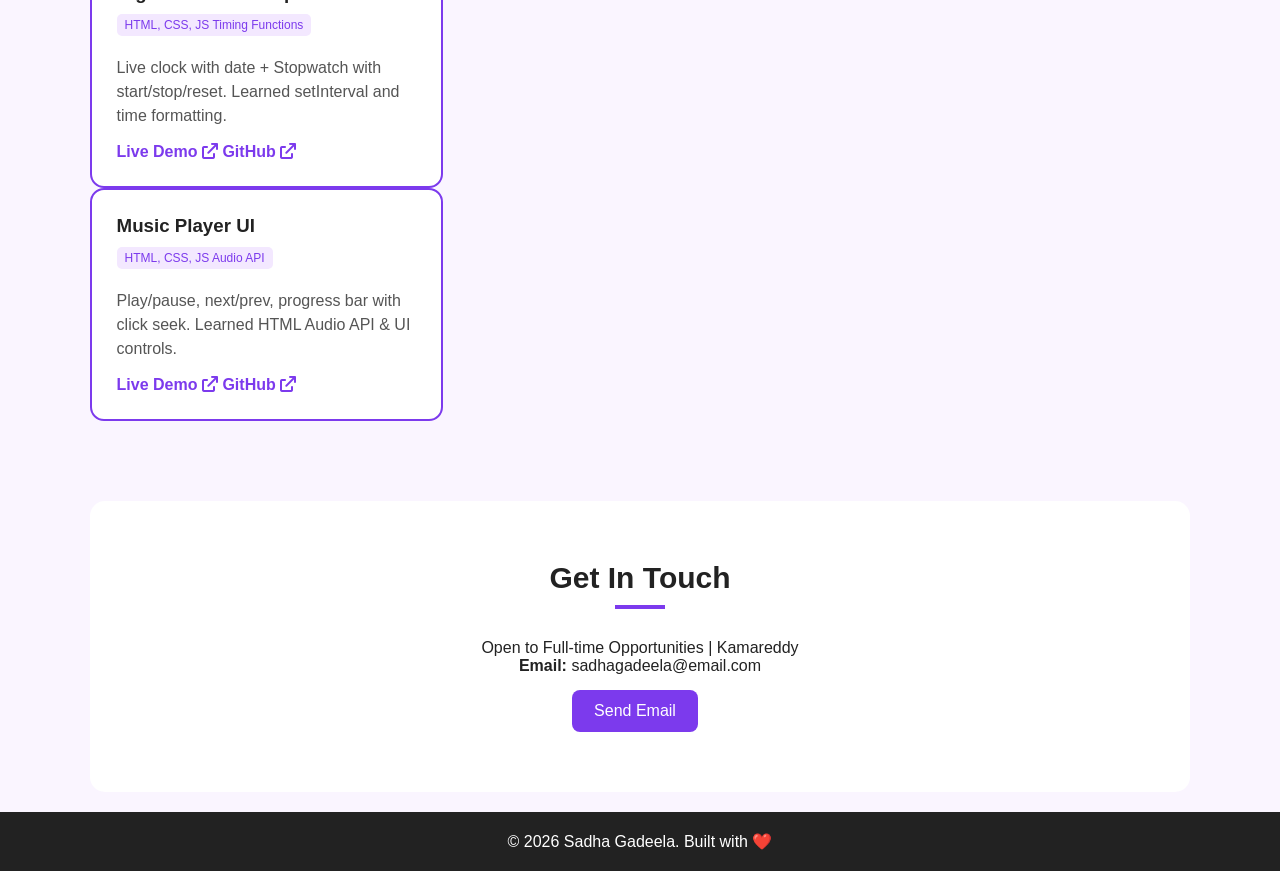
==== commit d7ee7524: "Update index.html" ====
--- a/index.html
+++ b/index.html
@@ -138,6 +138,13 @@
 <a href="./clock/" target="_blank">Live Demo <i class="fa-solid fa-arrow-up-right-from-square"></i></a>
 <a href="https://github.com/sadhagadeela/myportfolio/tree/main/clock" target="_blank">GitHub <i class="fa-solid fa-arrow-up-right-from-square"></i></a>
 </div>
+                <div class="p-card highlight">
+<h3>Music Player UI</h3>
+<span>HTML, CSS, JS Audio API</span>
+<p>Play/pause, next/prev, progress bar with click seek. Learned HTML Audio API & UI controls.</p>
+<a href="./music-player/" target="_blank">Live Demo <i class="fa-solid fa-arrow-up-right-from-square"></i></a>
+<a href="https://github.com/sadhagadeela/myportfolio/tree/main/music-player" target="_blank">GitHub <i class="fa-solid fa-arrow-up-right-from-square"></i></a>
+</div>
     </section>
 
     <!-- CONTACT -->
